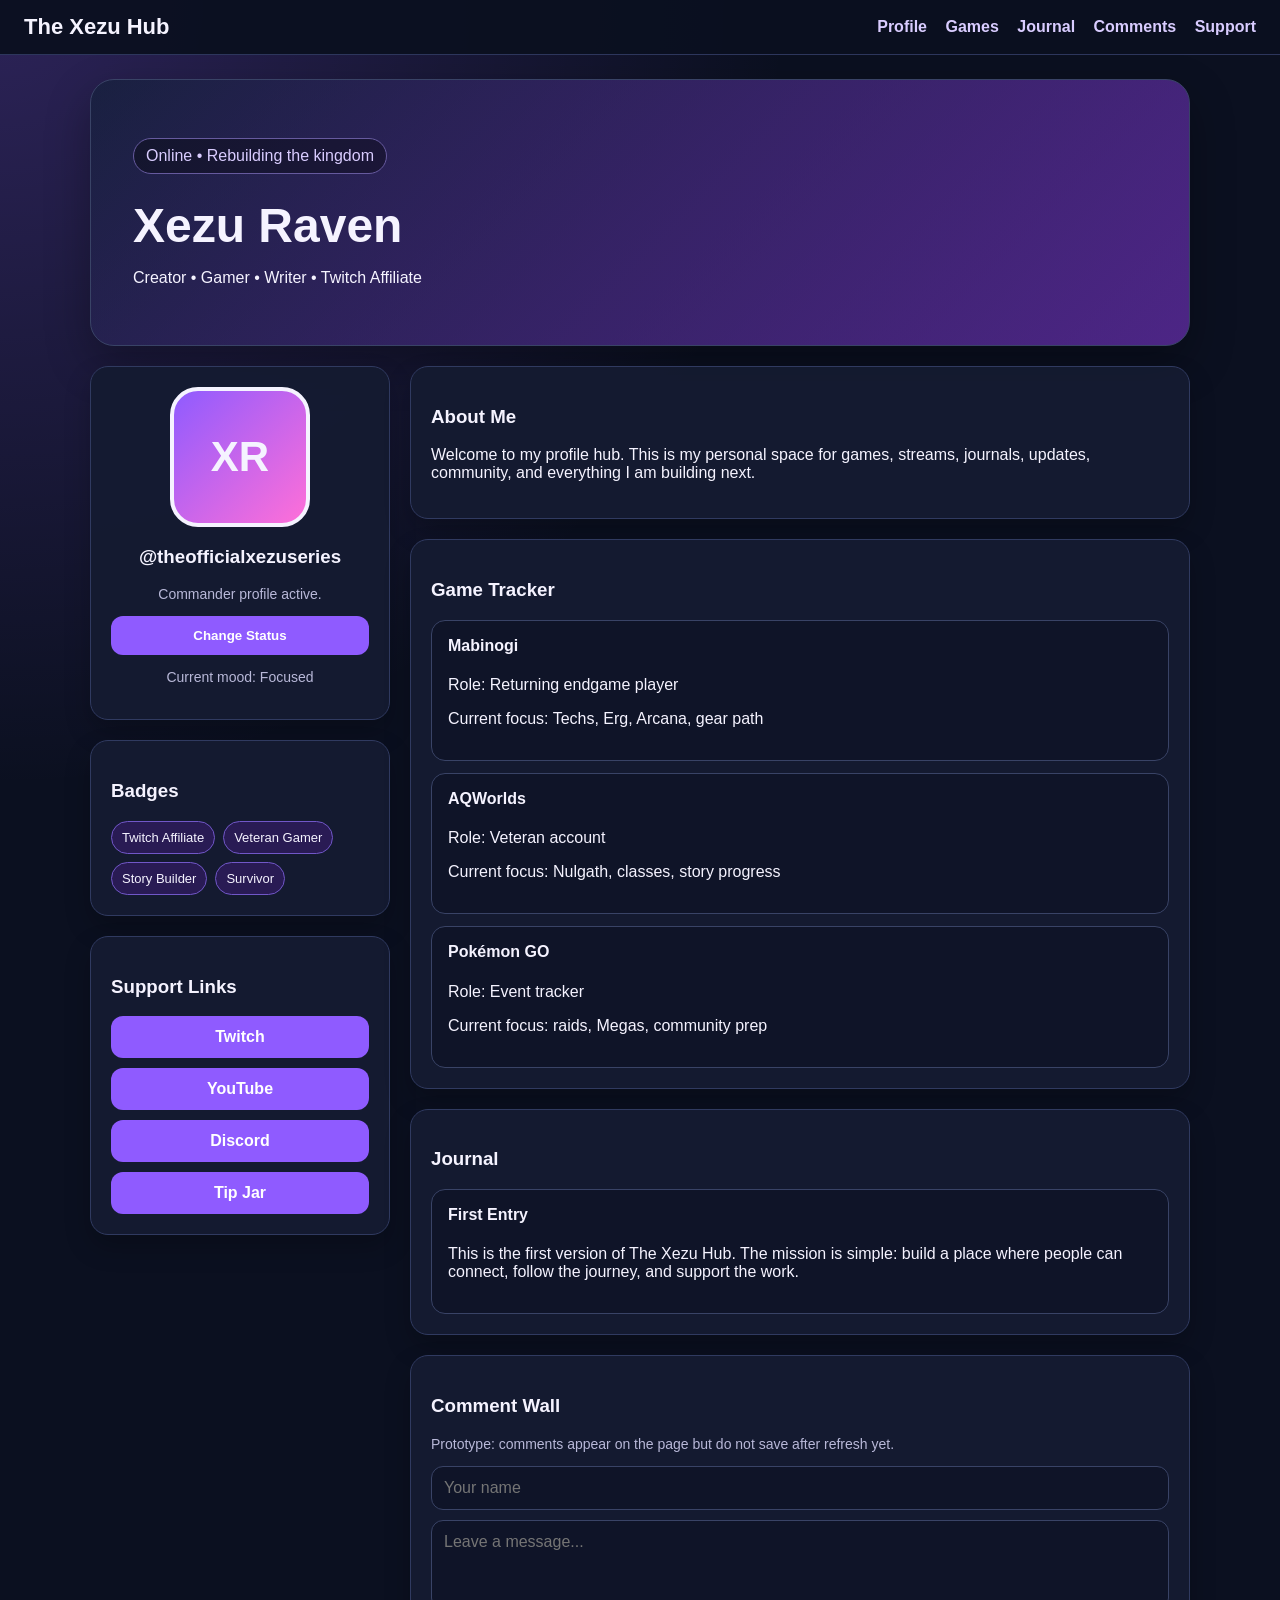
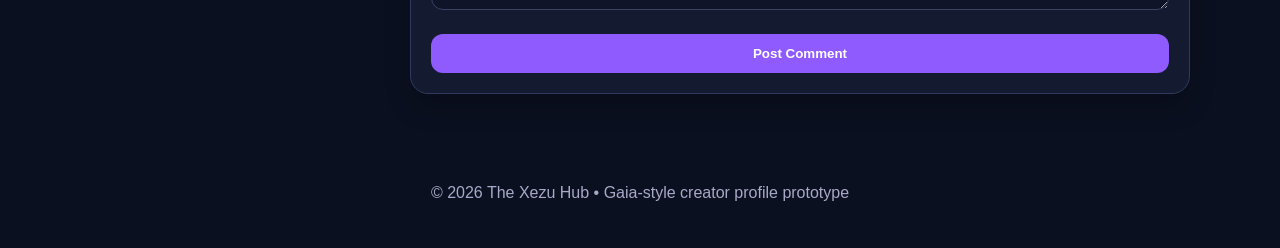
==== index.html @ 770f5af3 "Add files via upload" ====
<!DOCTYPE html>
<html lang="en">
<head>
  <meta charset="UTF-8" />
  <meta name="viewport" content="width=device-width, initial-scale=1.0" />
  <title>The Xezu Hub</title>
  <link rel="stylesheet" href="style.css" />
</head>
<body>
  <header class="topbar">
    <h1>The Xezu Hub</h1>
    <nav>
      <a href="#profile">Profile</a>
      <a href="#games">Games</a>
      <a href="#journal">Journal</a>
      <a href="#comments">Comments</a>
      <a href="#support">Support</a>
    </nav>
  </header>

  <main class="page-shell">
    <section class="profile-banner" id="profile">
      <div class="banner-overlay">
        <p class="status">Online • Rebuilding the kingdom</p>
        <h2>Xezu Raven</h2>
        <p>Creator • Gamer • Writer • Twitch Affiliate</p>
      </div>
    </section>

    <section class="layout">
      <aside class="sidebar">
        <div class="panel avatar-panel">
          <div class="avatar">XR</div>
          <h3>@theofficialxezuseries</h3>
          <p class="small">Commander profile active.</p>
          <button onclick="changeStatus()">Change Status</button>
          <p id="statusText" class="small">Current mood: Focused</p>
        </div>

        <div class="panel">
          <h3>Badges</h3>
          <div class="badges">
            <span>Twitch Affiliate</span>
            <span>Veteran Gamer</span>
            <span>Story Builder</span>
            <span>Survivor</span>
          </div>
        </div>

        <div class="panel" id="support">
          <h3>Support Links</h3>
          <a class="link-button" href="#">Twitch</a>
          <a class="link-button" href="#">YouTube</a>
          <a class="link-button" href="#">Discord</a>
          <a class="link-button" href="#">Tip Jar</a>
        </div>
      </aside>

      <section class="main-feed">
        <div class="panel">
          <h3>About Me</h3>
          <p>
            Welcome to my profile hub. This is my personal space for games, streams,
            journals, updates, community, and everything I am building next.
          </p>
        </div>

        <div class="panel" id="games">
          <h3>Game Tracker</h3>
          <div class="game-card">
            <h4>Mabinogi</h4>
            <p>Role: Returning endgame player</p>
            <p>Current focus: Techs, Erg, Arcana, gear path</p>
          </div>
          <div class="game-card">
            <h4>AQWorlds</h4>
            <p>Role: Veteran account</p>
            <p>Current focus: Nulgath, classes, story progress</p>
          </div>
          <div class="game-card">
            <h4>Pokémon GO</h4>
            <p>Role: Event tracker</p>
            <p>Current focus: raids, Megas, community prep</p>
          </div>
        </div>

        <div class="panel" id="journal">
          <h3>Journal</h3>
          <article class="post">
            <h4>First Entry</h4>
            <p>
              This is the first version of The Xezu Hub. The mission is simple:
              build a place where people can connect, follow the journey, and support the work.
            </p>
          </article>
        </div>

        <div class="panel" id="comments">
          <h3>Comment Wall</h3>
          <p class="small">Prototype: comments appear on the page but do not save after refresh yet.</p>
          <input id="nameInput" placeholder="Your name" />
          <textarea id="commentInput" placeholder="Leave a message..."></textarea>
          <button onclick="addComment()">Post Comment</button>
          <div id="commentWall"></div>
        </div>
      </section>
    </section>
  </main>

  <footer>
    <p>© 2026 The Xezu Hub • Gaia-style creator profile prototype</p>
  </footer>

  <script src="script.js"></script>
</body>
</html>
---- style.css ----
* {
  box-sizing: border-box;
}

body {
  margin: 0;
  font-family: Arial, sans-serif;
  background:
    radial-gradient(circle at top left, rgba(143, 91, 255, 0.25), transparent 35%),
    #0b1020;
  color: #f5f3ff;
}

a {
  color: inherit;
}

.topbar {
  position: sticky;
  top: 0;
  z-index: 10;
  background: rgba(11, 16, 32, 0.95);
  border-bottom: 1px solid #2d365c;
  padding: 14px 24px;
  display: flex;
  justify-content: space-between;
  gap: 12px;
  align-items: center;
  flex-wrap: wrap;
}

.topbar h1 {
  margin: 0;
  font-size: 22px;
}

nav a {
  margin-left: 14px;
  text-decoration: none;
  color: #d9ccff;
  font-weight: bold;
}

.page-shell {
  width: min(1100px, 94%);
  margin: 24px auto;
}

.profile-banner {
  min-height: 260px;
  border-radius: 24px;
  overflow: hidden;
  background:
    linear-gradient(135deg, rgba(20, 25, 50, 0.35), rgba(85, 41, 150, 0.6)),
    linear-gradient(135deg, #1c2448, #40206d);
  border: 1px solid #394366;
  box-shadow: 0 18px 45px rgba(0,0,0,0.3);
}

.banner-overlay {
  padding: 42px;
}

.banner-overlay h2 {
  font-size: 48px;
  margin: 8px 0;
}

.status {
  display: inline-block;
  background: rgba(0,0,0,0.35);
  border: 1px solid #665a9e;
  padding: 8px 12px;
  border-radius: 999px;
  color: #d9ccff;
}

.layout {
  display: grid;
  grid-template-columns: 300px 1fr;
  gap: 20px;
  margin-top: 20px;
}

.panel {
  background: rgba(21, 27, 49, 0.95);
  border: 1px solid #303a60;
  border-radius: 18px;
  padding: 20px;
  margin-bottom: 20px;
  box-shadow: 0 12px 26px rgba(0,0,0,0.22);
}

.avatar-panel {
  text-align: center;
}

.avatar {
  width: 140px;
  height: 140px;
  border-radius: 28px;
  margin: 0 auto 16px;
  background: linear-gradient(135deg, #8f5bff, #ff6fd8);
  display: grid;
  place-items: center;
  font-size: 42px;
  font-weight: bold;
  border: 4px solid #f5f3ff;
}

.small {
  color: #b8b8d8;
  font-size: 14px;
}

.badges {
  display: flex;
  gap: 8px;
  flex-wrap: wrap;
}

.badges span {
  background: #291b54;
  border: 1px solid #7157c8;
  padding: 8px 10px;
  border-radius: 999px;
  font-size: 13px;
}

.link-button,
button {
  display: block;
  width: 100%;
  text-align: center;
  background: #8f5bff;
  color: white;
  border: none;
  padding: 12px 14px;
  border-radius: 12px;
  margin-top: 10px;
  text-decoration: none;
  font-weight: bold;
  cursor: pointer;
}

.game-card,
.post,
.comment {
  background: #0f1428;
  border: 1px solid #394366;
  border-radius: 14px;
  padding: 16px;
  margin-top: 12px;
}

.game-card h4,
.post h4 {
  margin-top: 0;
}

input,
textarea {
  width: 100%;
  padding: 12px;
  border-radius: 12px;
  border: 1px solid #394366;
  background: #0f1428;
  color: white;
  margin-bottom: 10px;
  font: inherit;
}

textarea {
  min-height: 90px;
  resize: vertical;
}

footer {
  text-align: center;
  color: #aaa8c8;
  padding: 30px;
}

@media (max-width: 800px) {
  .layout {
    grid-template-columns: 1fr;
  }

  .banner-overlay h2 {
    font-size: 36px;
  }

  nav a {
    display: inline-block;
    margin: 6px 8px 0 0;
  }
}
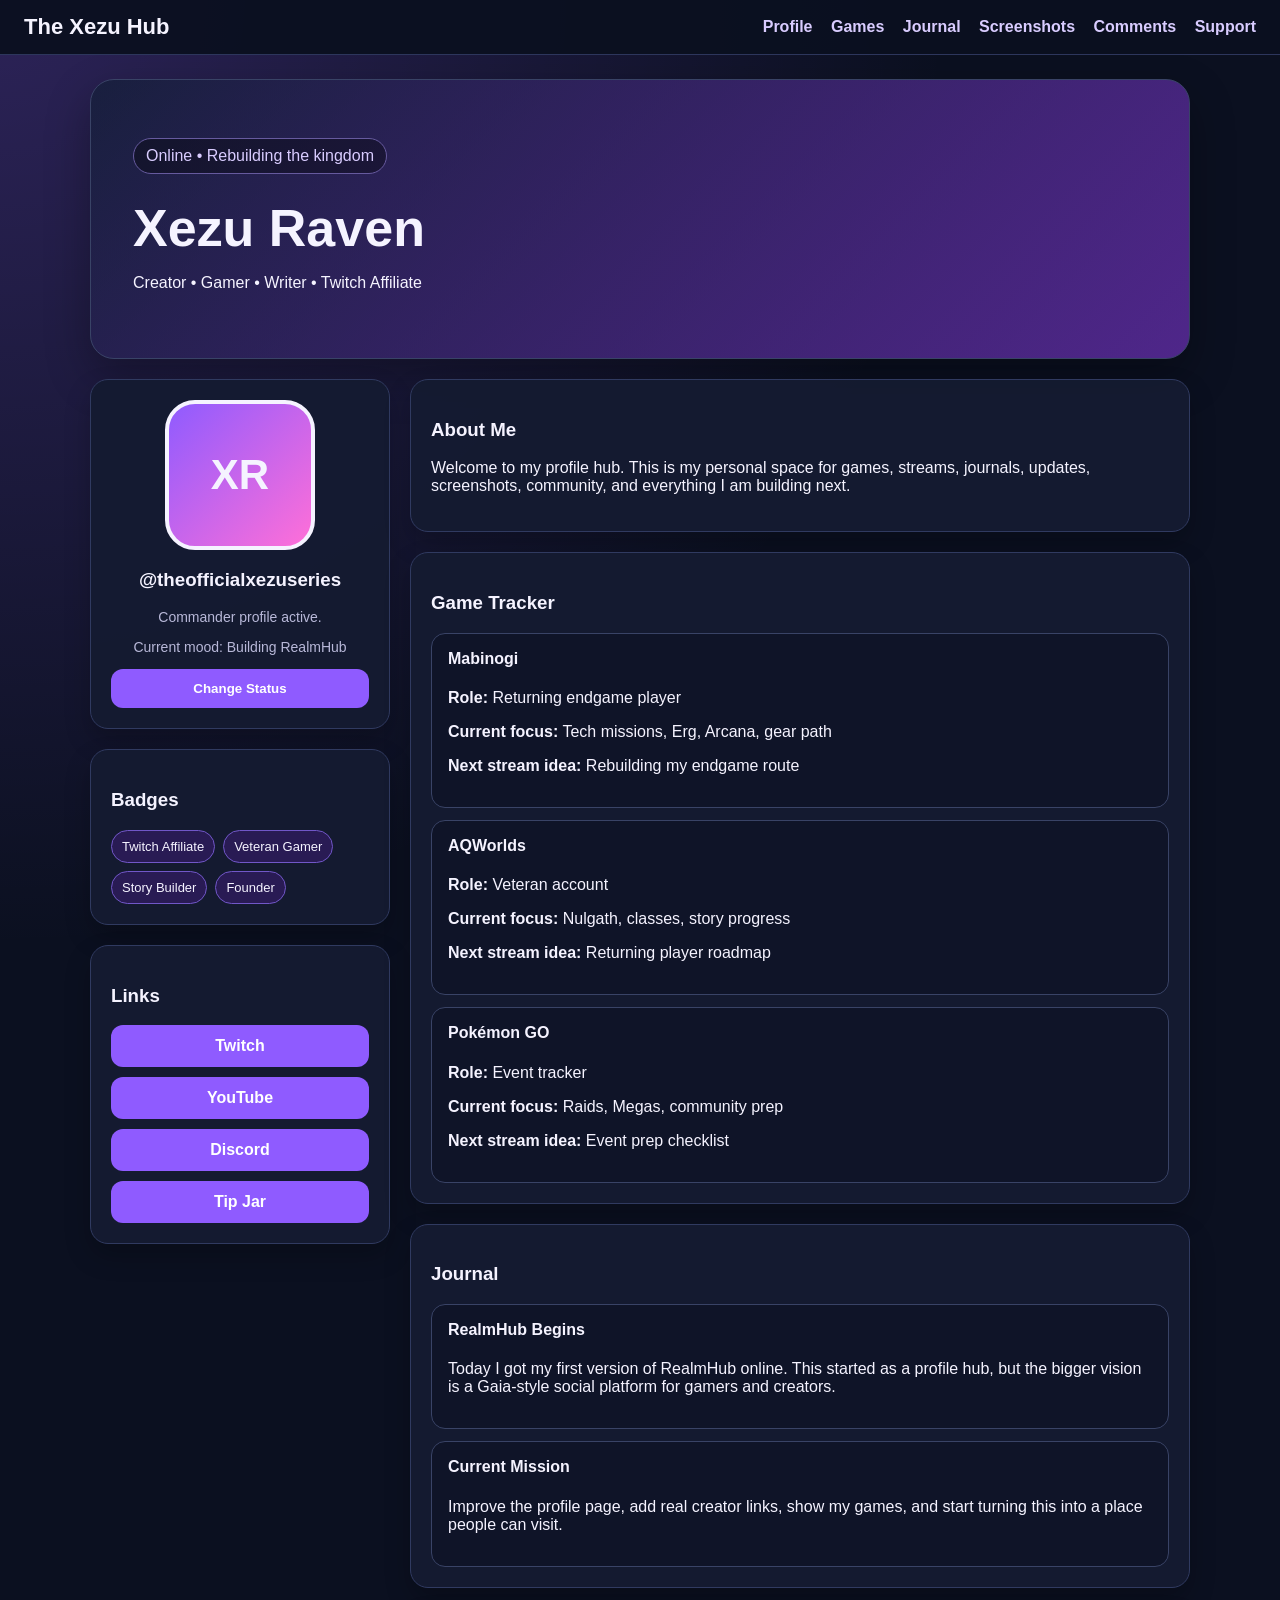
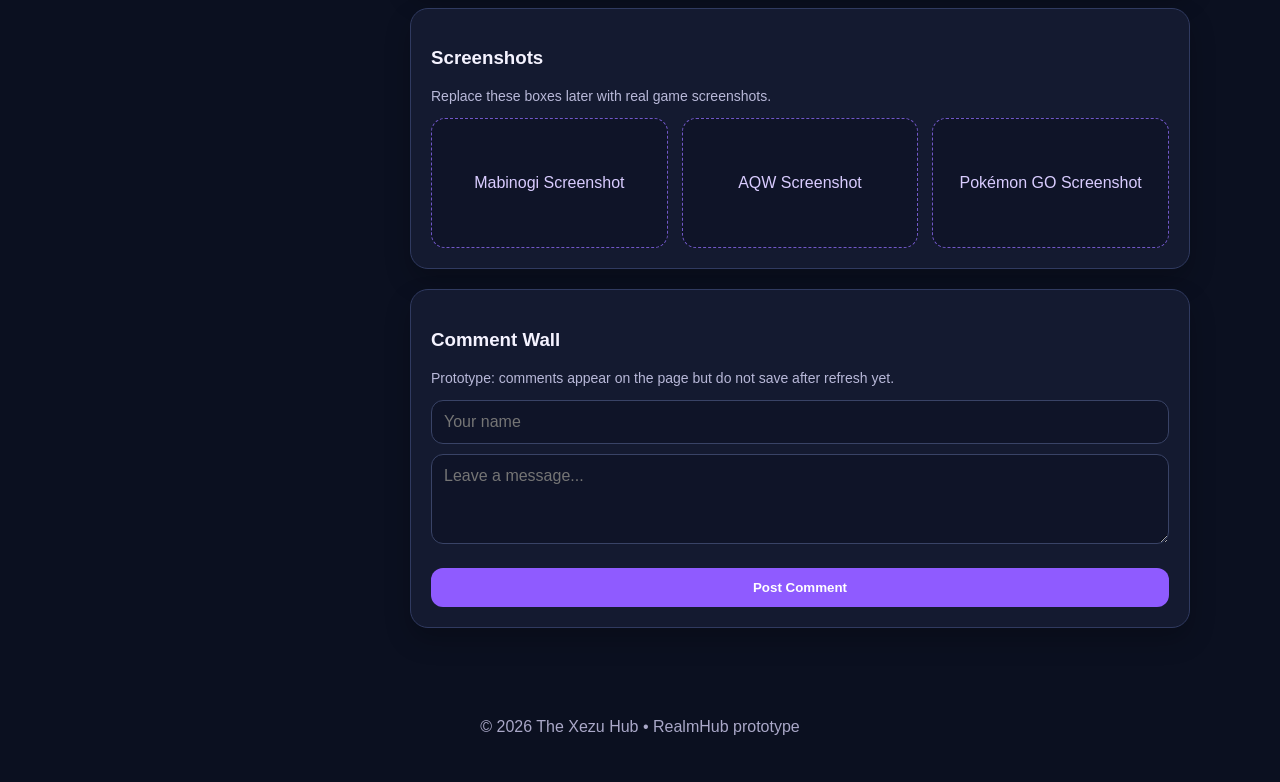
==== commit 8923555c: "Add files via upload" ====
--- a/index.html
+++ b/index.html
@@ -13,6 +13,7 @@
       <a href="#profile">Profile</a>
       <a href="#games">Games</a>
       <a href="#journal">Journal</a>
+      <a href="#gallery">Screenshots</a>
       <a href="#comments">Comments</a>
       <a href="#support">Support</a>
     </nav>
@@ -30,11 +31,13 @@
     <section class="layout">
       <aside class="sidebar">
         <div class="panel avatar-panel">
-          <div class="avatar">XR</div>
+          <div class="avatar">
+            <img src="images/avatar.png" alt="Xezu Avatar" onerror="this.style.display='none'; this.parentElement.textContent='XR';" />
+          </div>
           <h3>@theofficialxezuseries</h3>
           <p class="small">Commander profile active.</p>
+          <p id="statusText" class="small">Current mood: Building RealmHub</p>
           <button onclick="changeStatus()">Change Status</button>
-          <p id="statusText" class="small">Current mood: Focused</p>
         </div>
 
         <div class="panel">
@@ -43,56 +46,46 @@
             <span>Twitch Affiliate</span>
             <span>Veteran Gamer</span>
             <span>Story Builder</span>
-            <span>Survivor</span>
+            <span>Founder</span>
           </div>
         </div>
 
         <div class="panel" id="support">
-          <h3>Support Links</h3>
-          <a class="link-button" href="#">Twitch</a>
-          <a class="link-button" href="#">YouTube</a>
-          <a class="link-button" href="#">Discord</a>
-          <a class="link-button" href="#">Tip Jar</a>
+          <h3>Links</h3>
+          <a class="link-button" href="https://www.twitch.tv/" target="_blank">Twitch</a>
+          <a class="link-button" href="https://www.youtube.com/" target="_blank">YouTube</a>
+          <a class="link-button" href="https://discord.com/" target="_blank">Discord</a>
+          <a class="link-button" href="#" target="_blank">Tip Jar</a>
         </div>
       </aside>
 
       <section class="main-feed">
         <div class="panel">
           <h3>About Me</h3>
-          <p>
-            Welcome to my profile hub. This is my personal space for games, streams,
-            journals, updates, community, and everything I am building next.
-          </p>
+          <p>Welcome to my profile hub. This is my personal space for games, streams, journals, updates, screenshots, community, and everything I am building next.</p>
         </div>
 
         <div class="panel" id="games">
           <h3>Game Tracker</h3>
-          <div class="game-card">
-            <h4>Mabinogi</h4>
-            <p>Role: Returning endgame player</p>
-            <p>Current focus: Techs, Erg, Arcana, gear path</p>
-          </div>
-          <div class="game-card">
-            <h4>AQWorlds</h4>
-            <p>Role: Veteran account</p>
-            <p>Current focus: Nulgath, classes, story progress</p>
-          </div>
-          <div class="game-card">
-            <h4>Pokémon GO</h4>
-            <p>Role: Event tracker</p>
-            <p>Current focus: raids, Megas, community prep</p>
-          </div>
+          <div class="game-card"><h4>Mabinogi</h4><p><strong>Role:</strong> Returning endgame player</p><p><strong>Current focus:</strong> Tech missions, Erg, Arcana, gear path</p><p><strong>Next stream idea:</strong> Rebuilding my endgame route</p></div>
+          <div class="game-card"><h4>AQWorlds</h4><p><strong>Role:</strong> Veteran account</p><p><strong>Current focus:</strong> Nulgath, classes, story progress</p><p><strong>Next stream idea:</strong> Returning player roadmap</p></div>
+          <div class="game-card"><h4>Pokémon GO</h4><p><strong>Role:</strong> Event tracker</p><p><strong>Current focus:</strong> Raids, Megas, community prep</p><p><strong>Next stream idea:</strong> Event prep checklist</p></div>
         </div>
 
         <div class="panel" id="journal">
           <h3>Journal</h3>
-          <article class="post">
-            <h4>First Entry</h4>
-            <p>
-              This is the first version of The Xezu Hub. The mission is simple:
-              build a place where people can connect, follow the journey, and support the work.
-            </p>
-          </article>
+          <article class="post"><h4>RealmHub Begins</h4><p>Today I got my first version of RealmHub online. This started as a profile hub, but the bigger vision is a Gaia-style social platform for gamers and creators.</p></article>
+          <article class="post"><h4>Current Mission</h4><p>Improve the profile page, add real creator links, show my games, and start turning this into a place people can visit.</p></article>
+        </div>
+
+        <div class="panel" id="gallery">
+          <h3>Screenshots</h3>
+          <p class="small">Replace these boxes later with real game screenshots.</p>
+          <div class="gallery">
+            <div class="screenshot">Mabinogi Screenshot</div>
+            <div class="screenshot">AQW Screenshot</div>
+            <div class="screenshot">Pokémon GO Screenshot</div>
+          </div>
         </div>
 
         <div class="panel" id="comments">
@@ -107,10 +100,7 @@
     </section>
   </main>
 
-  <footer>
-    <p>© 2026 The Xezu Hub • Gaia-style creator profile prototype</p>
-  </footer>
-
+  <footer><p>© 2026 The Xezu Hub • RealmHub prototype</p></footer>
   <script src="script.js"></script>
 </body>
 </html>
--- a/style.css
+++ b/style.css
@@ -1,197 +1 @@
-* {
-  box-sizing: border-box;
-}
-
-body {
-  margin: 0;
-  font-family: Arial, sans-serif;
-  background:
-    radial-gradient(circle at top left, rgba(143, 91, 255, 0.25), transparent 35%),
-    #0b1020;
-  color: #f5f3ff;
-}
-
-a {
-  color: inherit;
-}
-
-.topbar {
-  position: sticky;
-  top: 0;
-  z-index: 10;
-  background: rgba(11, 16, 32, 0.95);
-  border-bottom: 1px solid #2d365c;
-  padding: 14px 24px;
-  display: flex;
-  justify-content: space-between;
-  gap: 12px;
-  align-items: center;
-  flex-wrap: wrap;
-}
-
-.topbar h1 {
-  margin: 0;
-  font-size: 22px;
-}
-
-nav a {
-  margin-left: 14px;
-  text-decoration: none;
-  color: #d9ccff;
-  font-weight: bold;
-}
-
-.page-shell {
-  width: min(1100px, 94%);
-  margin: 24px auto;
-}
-
-.profile-banner {
-  min-height: 260px;
-  border-radius: 24px;
-  overflow: hidden;
-  background:
-    linear-gradient(135deg, rgba(20, 25, 50, 0.35), rgba(85, 41, 150, 0.6)),
-    linear-gradient(135deg, #1c2448, #40206d);
-  border: 1px solid #394366;
-  box-shadow: 0 18px 45px rgba(0,0,0,0.3);
-}
-
-.banner-overlay {
-  padding: 42px;
-}
-
-.banner-overlay h2 {
-  font-size: 48px;
-  margin: 8px 0;
-}
-
-.status {
-  display: inline-block;
-  background: rgba(0,0,0,0.35);
-  border: 1px solid #665a9e;
-  padding: 8px 12px;
-  border-radius: 999px;
-  color: #d9ccff;
-}
-
-.layout {
-  display: grid;
-  grid-template-columns: 300px 1fr;
-  gap: 20px;
-  margin-top: 20px;
-}
-
-.panel {
-  background: rgba(21, 27, 49, 0.95);
-  border: 1px solid #303a60;
-  border-radius: 18px;
-  padding: 20px;
-  margin-bottom: 20px;
-  box-shadow: 0 12px 26px rgba(0,0,0,0.22);
-}
-
-.avatar-panel {
-  text-align: center;
-}
-
-.avatar {
-  width: 140px;
-  height: 140px;
-  border-radius: 28px;
-  margin: 0 auto 16px;
-  background: linear-gradient(135deg, #8f5bff, #ff6fd8);
-  display: grid;
-  place-items: center;
-  font-size: 42px;
-  font-weight: bold;
-  border: 4px solid #f5f3ff;
-}
-
-.small {
-  color: #b8b8d8;
-  font-size: 14px;
-}
-
-.badges {
-  display: flex;
-  gap: 8px;
-  flex-wrap: wrap;
-}
-
-.badges span {
-  background: #291b54;
-  border: 1px solid #7157c8;
-  padding: 8px 10px;
-  border-radius: 999px;
-  font-size: 13px;
-}
-
-.link-button,
-button {
-  display: block;
-  width: 100%;
-  text-align: center;
-  background: #8f5bff;
-  color: white;
-  border: none;
-  padding: 12px 14px;
-  border-radius: 12px;
-  margin-top: 10px;
-  text-decoration: none;
-  font-weight: bold;
-  cursor: pointer;
-}
-
-.game-card,
-.post,
-.comment {
-  background: #0f1428;
-  border: 1px solid #394366;
-  border-radius: 14px;
-  padding: 16px;
-  margin-top: 12px;
-}
-
-.game-card h4,
-.post h4 {
-  margin-top: 0;
-}
-
-input,
-textarea {
-  width: 100%;
-  padding: 12px;
-  border-radius: 12px;
-  border: 1px solid #394366;
-  background: #0f1428;
-  color: white;
-  margin-bottom: 10px;
-  font: inherit;
-}
-
-textarea {
-  min-height: 90px;
-  resize: vertical;
-}
-
-footer {
-  text-align: center;
-  color: #aaa8c8;
-  padding: 30px;
-}
-
-@media (max-width: 800px) {
-  .layout {
-    grid-template-columns: 1fr;
-  }
-
-  .banner-overlay h2 {
-    font-size: 36px;
-  }
-
-  nav a {
-    display: inline-block;
-    margin: 6px 8px 0 0;
-  }
-}
+*{box-sizing:border-box}body{margin:0;font-family:Arial,sans-serif;background:radial-gradient(circle at top left,rgba(143,91,255,.25),transparent 35%),#0b1020;color:#f5f3ff}a{color:inherit}.topbar{position:sticky;top:0;z-index:10;background:rgba(11,16,32,.95);border-bottom:1px solid #2d365c;padding:14px 24px;display:flex;justify-content:space-between;gap:12px;align-items:center;flex-wrap:wrap}.topbar h1{margin:0;font-size:22px}nav a{margin-left:14px;text-decoration:none;color:#d9ccff;font-weight:bold}.page-shell{width:min(1100px,94%);margin:24px auto}.profile-banner{min-height:280px;border-radius:24px;overflow:hidden;background:linear-gradient(135deg,rgba(20,25,50,.45),rgba(85,41,150,.7)),linear-gradient(135deg,#1c2448,#40206d);border:1px solid #394366;box-shadow:0 18px 45px rgba(0,0,0,.3)}.banner-overlay{padding:42px}.banner-overlay h2{font-size:52px;margin:8px 0}.status{display:inline-block;background:rgba(0,0,0,.35);border:1px solid #665a9e;padding:8px 12px;border-radius:999px;color:#d9ccff}.layout{display:grid;grid-template-columns:300px 1fr;gap:20px;margin-top:20px}.panel{background:rgba(21,27,49,.95);border:1px solid #303a60;border-radius:18px;padding:20px;margin-bottom:20px;box-shadow:0 12px 26px rgba(0,0,0,.22)}.avatar-panel{text-align:center}.avatar{width:150px;height:150px;border-radius:30px;margin:0 auto 16px;background:linear-gradient(135deg,#8f5bff,#ff6fd8);display:grid;place-items:center;font-size:42px;font-weight:bold;border:4px solid #f5f3ff;overflow:hidden}.avatar img{width:100%;height:100%;object-fit:cover}.small{color:#b8b8d8;font-size:14px}.badges{display:flex;gap:8px;flex-wrap:wrap}.badges span{background:#291b54;border:1px solid #7157c8;padding:8px 10px;border-radius:999px;font-size:13px}.link-button,button{display:block;width:100%;text-align:center;background:#8f5bff;color:white;border:none;padding:12px 14px;border-radius:12px;margin-top:10px;text-decoration:none;font-weight:bold;cursor:pointer}.game-card,.post,.comment{background:#0f1428;border:1px solid #394366;border-radius:14px;padding:16px;margin-top:12px}.game-card h4,.post h4{margin-top:0}.gallery{display:grid;grid-template-columns:repeat(auto-fit,minmax(180px,1fr));gap:14px}.screenshot{min-height:130px;border-radius:14px;border:1px dashed #7157c8;background:#0f1428;display:grid;place-items:center;text-align:center;color:#d9ccff;padding:12px}input,textarea{width:100%;padding:12px;border-radius:12px;border:1px solid #394366;background:#0f1428;color:white;margin-bottom:10px;font:inherit}textarea{min-height:90px;resize:vertical}footer{text-align:center;color:#aaa8c8;padding:30px}@media(max-width:800px){.layout{grid-template-columns:1fr}.banner-overlay h2{font-size:36px}nav a{display:inline-block;margin:6px 8px 0 0}}
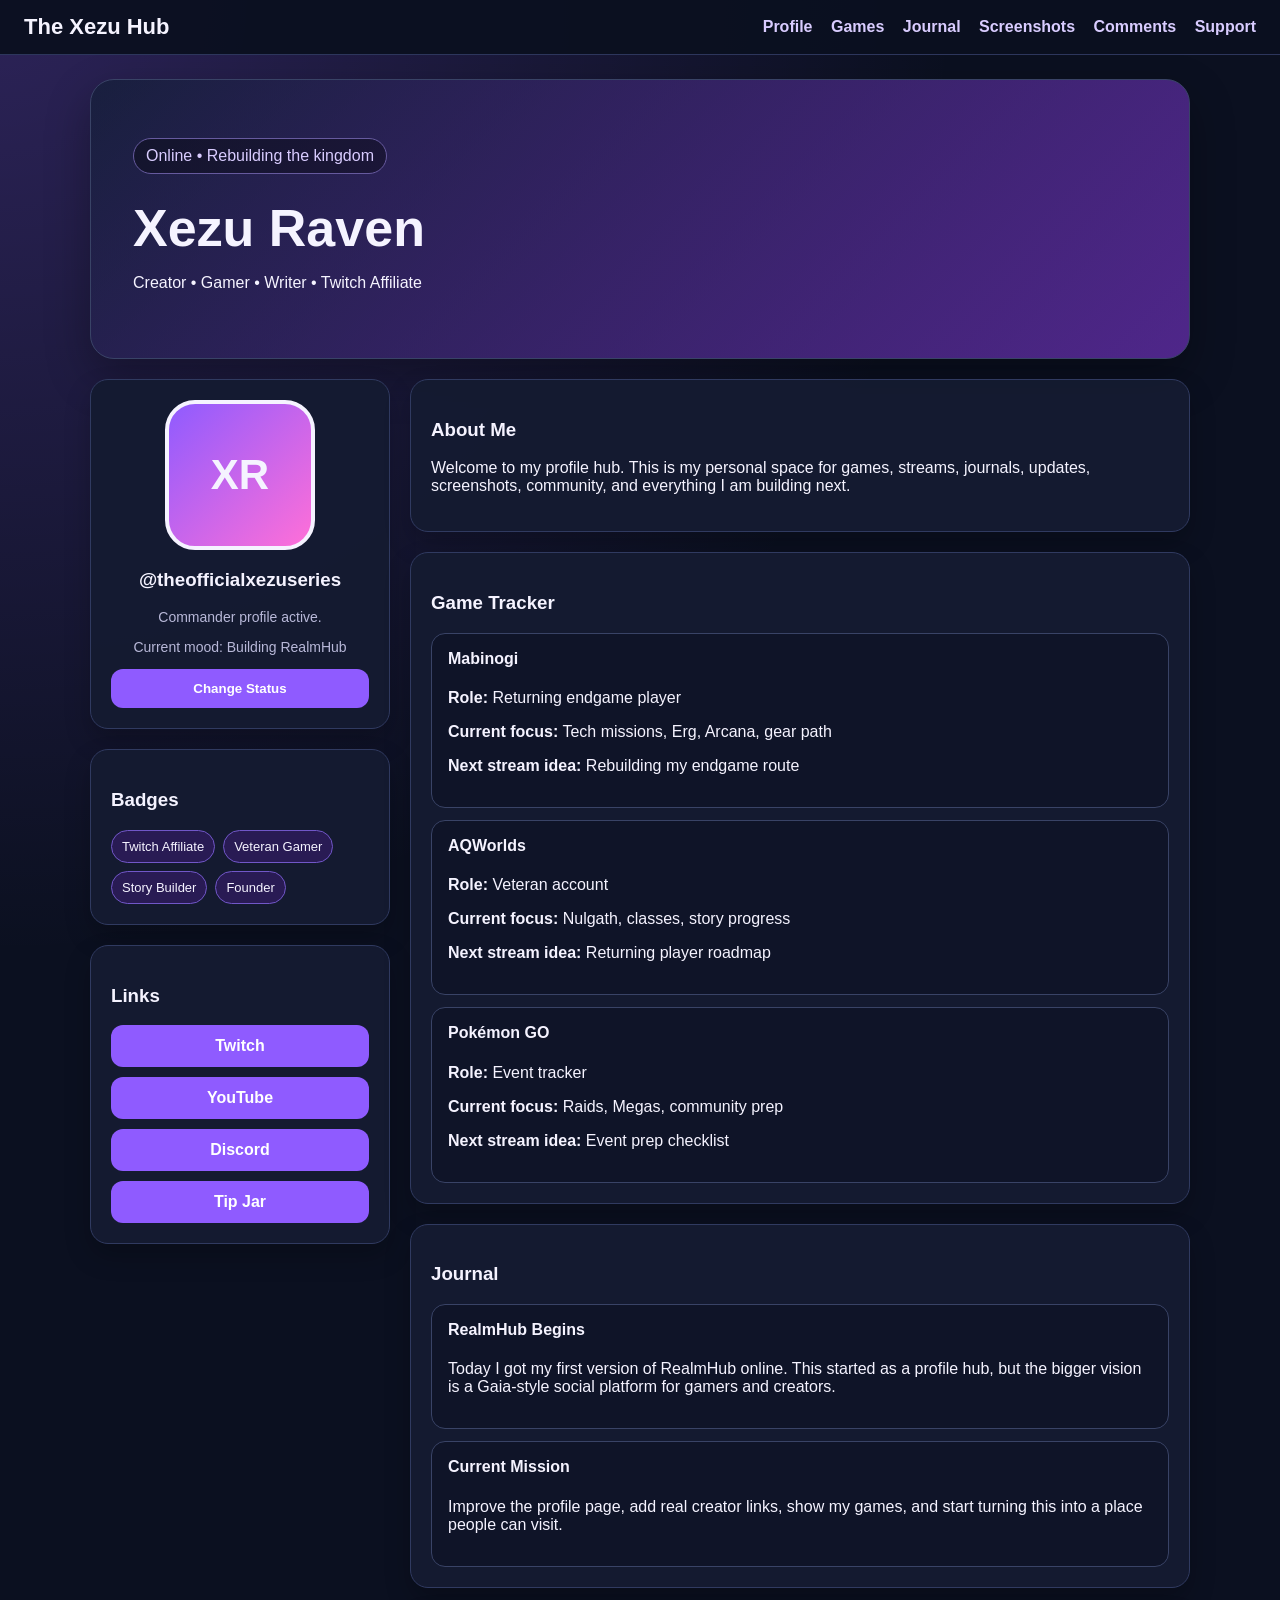
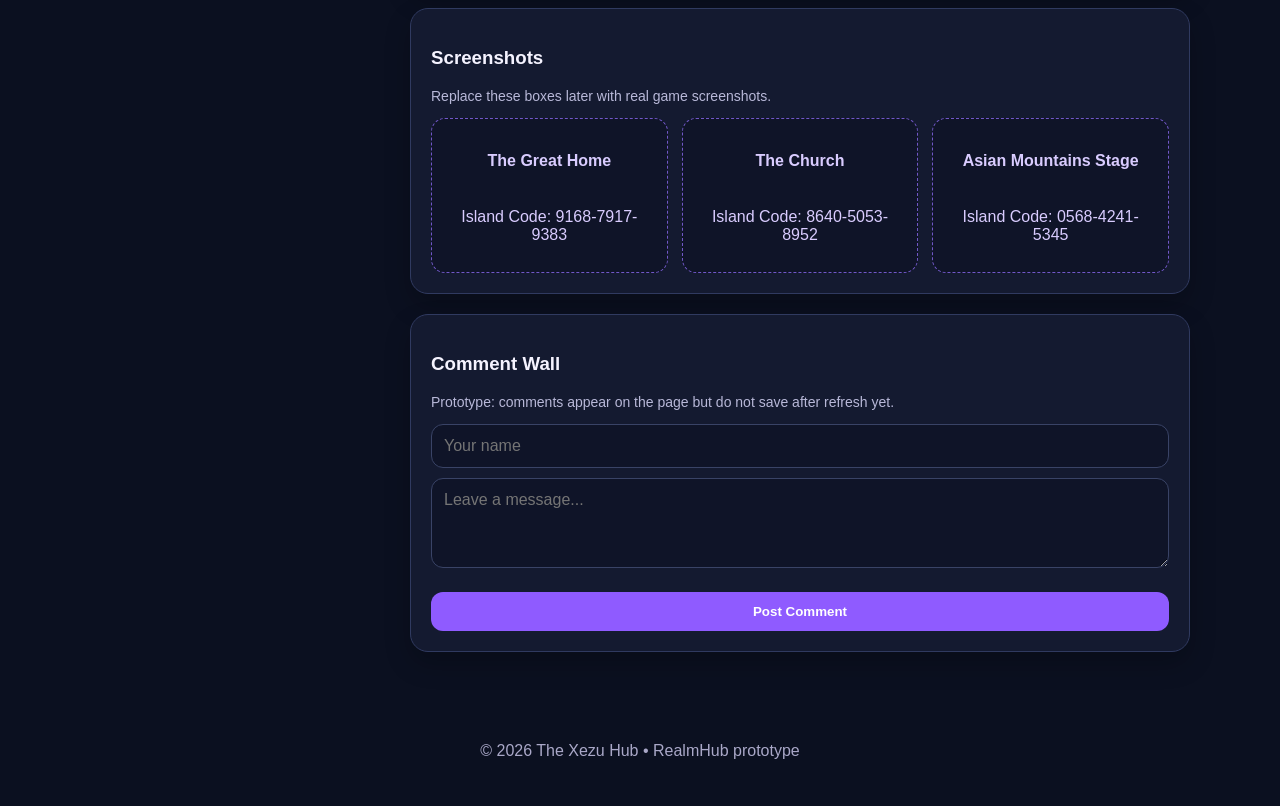
==== commit f39ba72a: "Update index.html" ====
--- a/index.html
+++ b/index.html
@@ -52,8 +52,8 @@
 
         <div class="panel" id="support">
           <h3>Links</h3>
-          <a class="link-button" href="https://www.twitch.tv/" target="_blank">Twitch</a>
-          <a class="link-button" href="https://www.youtube.com/" target="_blank">YouTube</a>
+          <a class="link-button" href="https://www.twitch.tv/nimaikanj" target="_blank">Twitch</a>
+          <a class="link-button" href="https://www.youtube.com/@MabinogjRoyal2009" target="_blank">YouTube</a>
           <a class="link-button" href="https://discord.com/" target="_blank">Discord</a>
           <a class="link-button" href="#" target="_blank">Tip Jar</a>
         </div>
@@ -82,9 +82,20 @@
           <h3>Screenshots</h3>
           <p class="small">Replace these boxes later with real game screenshots.</p>
           <div class="gallery">
-            <div class="screenshot">Mabinogi Screenshot</div>
-            <div class="screenshot">AQW Screenshot</div>
-            <div class="screenshot">Pokémon GO Screenshot</div>
+            <div class="screenshot">
+<h4>The Great Home</h4>
+<p>Island Code: 9168-7917-9383</p>
+</div>
+
+<div class="screenshot">
+<h4>The Church</h4>
+<p>Island Code: 8640-5053-8952</p>
+</div>
+
+<div class="screenshot">
+<h4>Asian Mountains Stage</h4>
+<p>Island Code: 0568-4241-5345</p>
+</div>
           </div>
         </div>
 
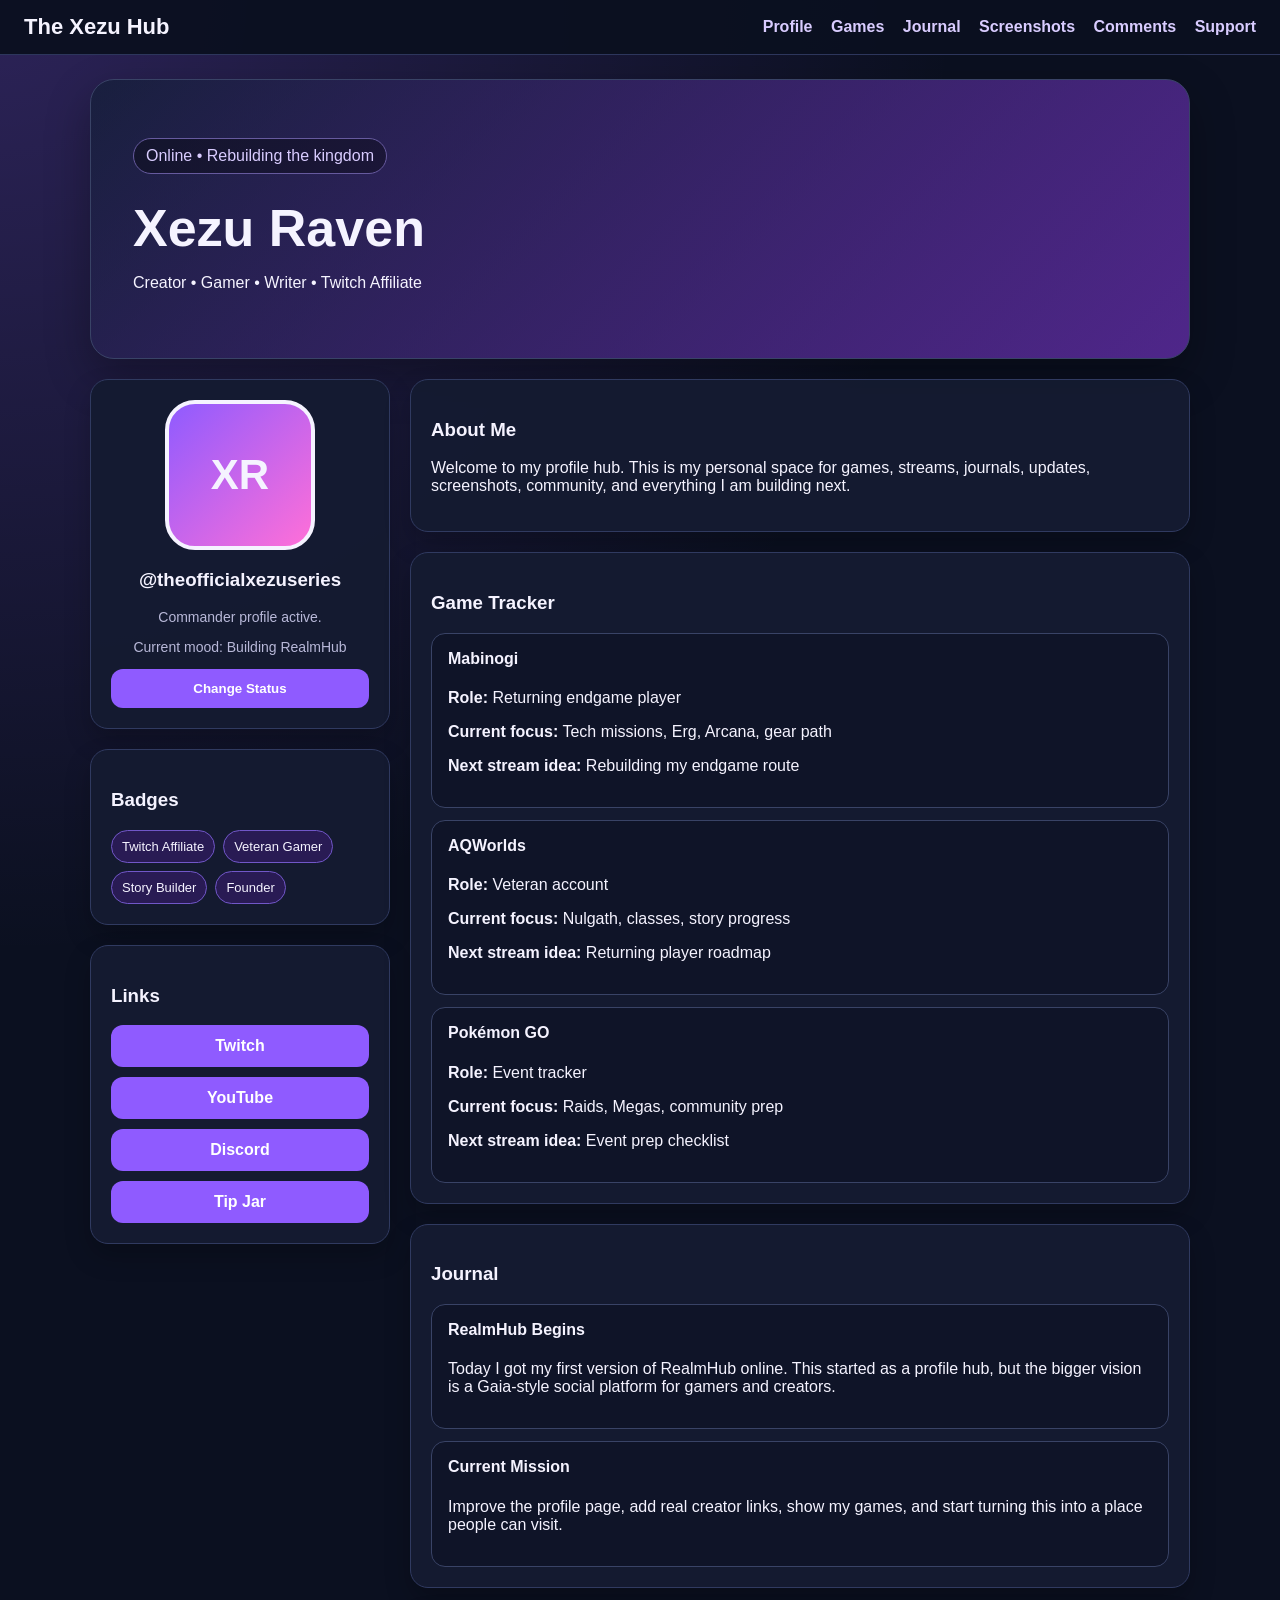
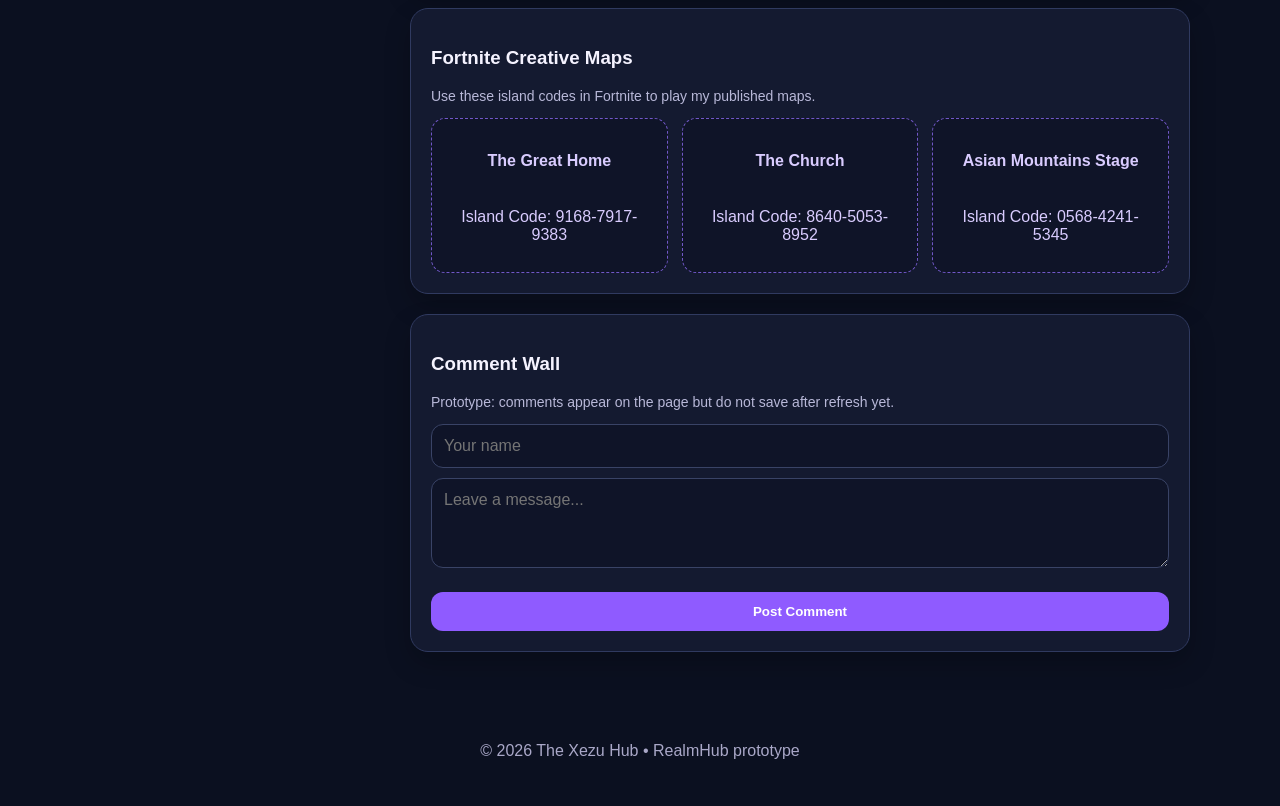
==== commit b2c5321d: "Update index.html" ====
--- a/index.html
+++ b/index.html
@@ -79,8 +79,8 @@
         </div>
 
         <div class="panel" id="gallery">
-          <h3>Screenshots</h3>
-          <p class="small">Replace these boxes later with real game screenshots.</p>
+          <h3>Fortnite Creative Maps</h3>
+          <p class="small">Use these island codes in Fortnite to play my published maps.</p>
           <div class="gallery">
             <div class="screenshot">
 <h4>The Great Home</h4>
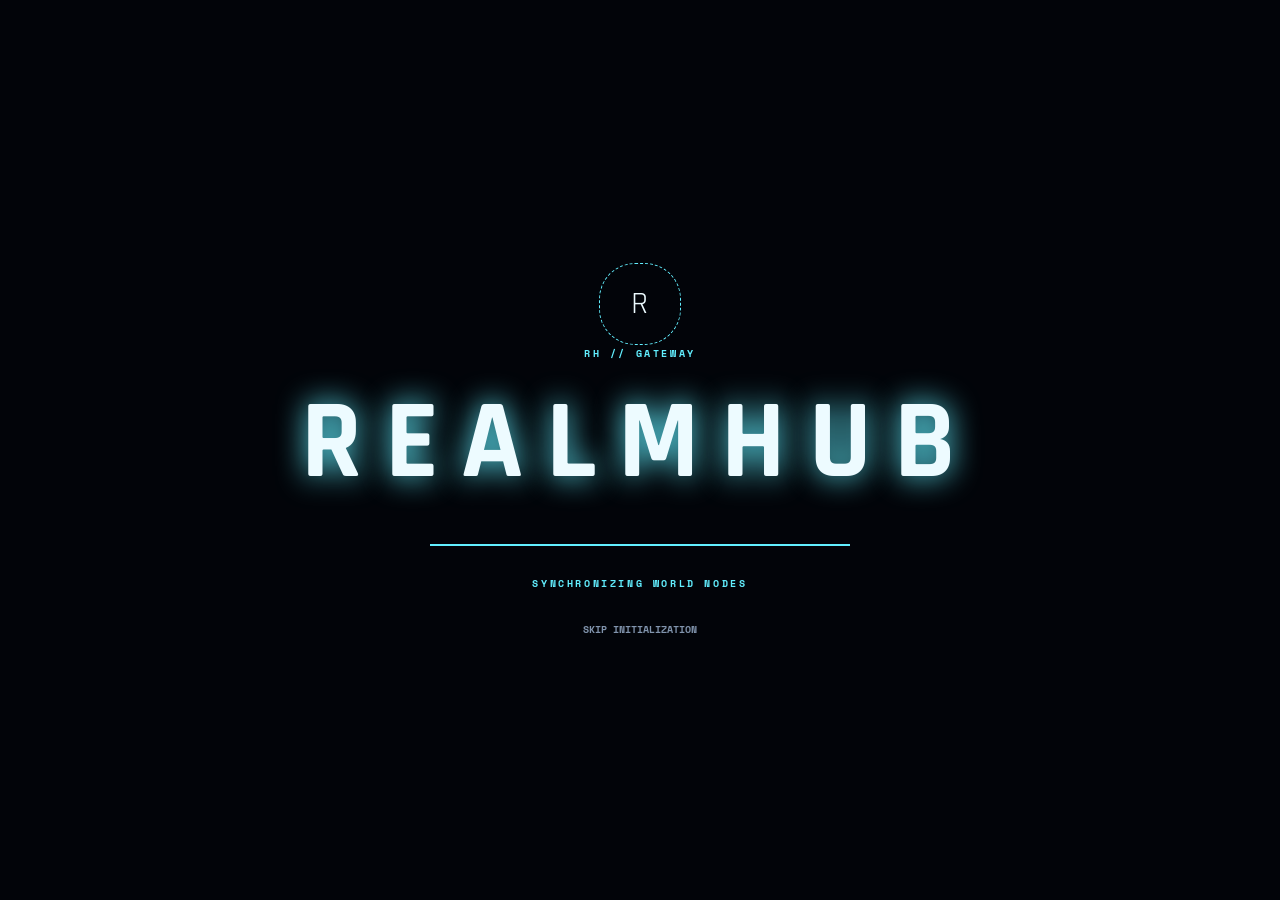
==== commit 4a366d94: "Deploy RealmHub redesign" ====
--- a/index.html
+++ b/index.html
@@ -1,117 +1,13 @@
-<!DOCTYPE html>
-<html lang="en">
-<head>
-  <meta charset="UTF-8" />
-  <meta name="viewport" content="width=device-width, initial-scale=1.0" />
-  <title>The Xezu Hub</title>
-  <link rel="stylesheet" href="style.css" />
-</head>
-<body>
-  <header class="topbar">
-    <h1>The Xezu Hub</h1>
-    <nav>
-      <a href="#profile">Profile</a>
-      <a href="#games">Games</a>
-      <a href="#journal">Journal</a>
-      <a href="#gallery">Screenshots</a>
-      <a href="#comments">Comments</a>
-      <a href="#support">Support</a>
-    </nav>
-  </header>
-
-  <main class="page-shell">
-    <section class="profile-banner" id="profile">
-      <div class="banner-overlay">
-        <p class="status">Online • Rebuilding the kingdom</p>
-        <h2>Xezu Raven</h2>
-        <p>Creator • Gamer • Writer • Twitch Affiliate</p>
-      </div>
-    </section>
-
-    <section class="layout">
-      <aside class="sidebar">
-        <div class="panel avatar-panel">
-          <div class="avatar">
-            <img src="images/avatar.png" alt="Xezu Avatar" onerror="this.style.display='none'; this.parentElement.textContent='XR';" />
-          </div>
-          <h3>@theofficialxezuseries</h3>
-          <p class="small">Commander profile active.</p>
-          <p id="statusText" class="small">Current mood: Building RealmHub</p>
-          <button onclick="changeStatus()">Change Status</button>
-        </div>
-
-        <div class="panel">
-          <h3>Badges</h3>
-          <div class="badges">
-            <span>Twitch Affiliate</span>
-            <span>Veteran Gamer</span>
-            <span>Story Builder</span>
-            <span>Founder</span>
-          </div>
-        </div>
-
-        <div class="panel" id="support">
-          <h3>Links</h3>
-          <a class="link-button" href="https://www.twitch.tv/nimaikanj" target="_blank">Twitch</a>
-          <a class="link-button" href="https://www.youtube.com/@MabinogjRoyal2009" target="_blank">YouTube</a>
-          <a class="link-button" href="https://discord.com/" target="_blank">Discord</a>
-          <a class="link-button" href="#" target="_blank">Tip Jar</a>
-        </div>
-      </aside>
-
-      <section class="main-feed">
-        <div class="panel">
-          <h3>About Me</h3>
-          <p>Welcome to my profile hub. This is my personal space for games, streams, journals, updates, screenshots, community, and everything I am building next.</p>
-        </div>
-
-        <div class="panel" id="games">
-          <h3>Game Tracker</h3>
-          <div class="game-card"><h4>Mabinogi</h4><p><strong>Role:</strong> Returning endgame player</p><p><strong>Current focus:</strong> Tech missions, Erg, Arcana, gear path</p><p><strong>Next stream idea:</strong> Rebuilding my endgame route</p></div>
-          <div class="game-card"><h4>AQWorlds</h4><p><strong>Role:</strong> Veteran account</p><p><strong>Current focus:</strong> Nulgath, classes, story progress</p><p><strong>Next stream idea:</strong> Returning player roadmap</p></div>
-          <div class="game-card"><h4>Pokémon GO</h4><p><strong>Role:</strong> Event tracker</p><p><strong>Current focus:</strong> Raids, Megas, community prep</p><p><strong>Next stream idea:</strong> Event prep checklist</p></div>
-        </div>
-
-        <div class="panel" id="journal">
-          <h3>Journal</h3>
-          <article class="post"><h4>RealmHub Begins</h4><p>Today I got my first version of RealmHub online. This started as a profile hub, but the bigger vision is a Gaia-style social platform for gamers and creators.</p></article>
-          <article class="post"><h4>Current Mission</h4><p>Improve the profile page, add real creator links, show my games, and start turning this into a place people can visit.</p></article>
-        </div>
-
-        <div class="panel" id="gallery">
-          <h3>Fortnite Creative Maps</h3>
-          <p class="small">Use these island codes in Fortnite to play my published maps.</p>
-          <div class="gallery">
-            <div class="screenshot">
-<h4>The Great Home</h4>
-<p>Island Code: 9168-7917-9383</p>
-</div>
-
-<div class="screenshot">
-<h4>The Church</h4>
-<p>Island Code: 8640-5053-8952</p>
-</div>
-
-<div class="screenshot">
-<h4>Asian Mountains Stage</h4>
-<p>Island Code: 0568-4241-5345</p>
-</div>
-          </div>
-        </div>
-
-        <div class="panel" id="comments">
-          <h3>Comment Wall</h3>
-          <p class="small">Prototype: comments appear on the page but do not save after refresh yet.</p>
-          <input id="nameInput" placeholder="Your name" />
-          <textarea id="commentInput" placeholder="Leave a message..."></textarea>
-          <button onclick="addComment()">Post Comment</button>
-          <div id="commentWall"></div>
-        </div>
-      </section>
-    </section>
-  </main>
-
-  <footer><p>© 2026 The Xezu Hub • RealmHub prototype</p></footer>
-  <script src="script.js"></script>
-</body>
-</html>
+<!doctype html><html lang="en"><head><meta charset="utf-8"><meta name="viewport" content="width=device-width,initial-scale=1"><title>RealmHub // Network Interface</title><link rel="stylesheet" href="style.css"></head><body>
+<div id="boot"><div class="boot-glyph">R</div><small>RH // GATEWAY</small><h1>REALMHUB</h1><div class="loader"><i></i></div><p id="bootText">INITIALIZING REALM PROTOCOL</p><button id="skip">SKIP INITIALIZATION</button></div>
+<div id="world" aria-hidden="true"><canvas id="stars"></canvas><div class="scan"></div><header><a data-open="profile" href="#profile"><i>R</i> REALM<b>HUB</b></a><p><span></span> NETWORK STABLE <time>00:00:00</time></p><button id="motion">MOTION // ON</button></header>
+<main><section class="gateway"><small class="coord">R-07 / XEZU NETWORK / <b>ACCESS GRANTED</b></small><div class="orbital"><div class="ring r1"></div><div class="ring r2"></div><div class="ring r3"></div><svg viewBox="0 0 700 700"><circle cx="350" cy="350" r="270"/><circle cx="350" cy="350" r="175"/><path d="M350 80v95M613 290l-91 20M514 567l-61-78M186 567l61-78M87 290l91 20"/></svg><div id="nodes"></div><button class="core" data-open="profile"><small>◈ 01 // RH</small><strong>REALM<em>HUB</em></strong><span>ENTER THE NETWORK</span><i></i></button></div><div class="preview"><b id="num">01</b><div><small>SELECTED NODE</small><strong id="title">PROFILE</strong></div><p id="desc">Creator identity and live status.</p></div><small class="keys">ARROW KEYS TO EXPLORE • ENTER TO ACCESS</small></section>
+<section id="interface"><div class="shell"><div class="panel-head"><button id="back">← RETURN TO ORBIT</button><p><small id="code">NODE // 01</small><b id="panelTitle">PROFILE</b></p></div><div class="sweep"></div><div class="content">
+<article id="profile" class="active"><div class="hero"><div><small class="eyebrow">COMMANDER PROFILE // ONLINE</small><h2>Xezu <em>Raven</em></h2><p class="lead">Creator • Gamer • Writer • Twitch Affiliate</p><p>Welcome to my profile hub. This is my personal space for games, streams, journals, updates, screenshots, community, and everything I am building next.</p></div><div class="identity"><div class="avatar"><img src="images/avatar.png" alt="Xezu Raven"><b>XR</b></div><p>@theofficialxezuseries</p><small>COMMANDER PROFILE ACTIVE</small></div></div><div class="stats"><div class="card"><small>CURRENT SIGNAL</small><p id="statusText">Building RealmHub</p><button id="status">CYCLE STATUS</button></div><div class="card"><small>CLASS</small><b>STORY BUILDER</b></div><div class="card"><small>NETWORK RANK</small><b>FOUNDER</b></div></div><div class="badges"><span>TWITCH AFFILIATE</span><span>VETERAN GAMER</span><span>STORY BUILDER</span><span>FOUNDER</span></div></article>
+<article id="games"><small class="eyebrow">ACTIVE WORLD INDEX</small><h2>Game <em>Tracker</em></h2><div class="grid"><div class="card game"><small>WORLD // 01</small><h3>Mabinogi</h3><p><b>ROLE</b> Returning endgame player</p><p><b>FOCUS</b> Tech missions, Erg, Arcana, gear path</p><p><b>NEXT</b> Rebuilding my endgame route</p></div><div class="card game"><small>WORLD // 02</small><h3>AQWorlds</h3><p><b>ROLE</b> Veteran account</p><p><b>FOCUS</b> Nulgath, classes, story progress</p><p><b>NEXT</b> Returning player roadmap</p></div><div class="card game"><small>WORLD // 03</small><h3>Pokémon GO</h3><p><b>ROLE</b> Event tracker</p><p><b>FOCUS</b> Raids, Megas, community prep</p><p><b>NEXT</b> Event prep checklist</p></div></div></article>
+<article id="journal"><small class="eyebrow">ENCRYPTED FIELD NOTES</small><h2>Realm <em>Journal</em></h2><div class="timeline"><section><small>ENTRY // 001</small><h3>RealmHub Begins</h3><p>Today I got my first version of RealmHub online. This started as a profile hub, but the bigger vision is a Gaia-style social platform for gamers and creators.</p></section><section><small>ENTRY // 002</small><h3>Current Mission</h3><p>Improve the profile page, add real creator links, show my games, and start turning this into a place people can visit.</p></section></div></article>
+<article id="gallery"><small class="eyebrow">CAPTURE ARCHIVE</small><h2>Screenshot <em>Vault</em></h2><div class="vault"><b>◇</b><p>VISUAL ARCHIVE AWAITING NEW CAPTURES</p><small>Future screenshots and world memories will materialize here.</small></div></article>
+<article id="projects"><small class="eyebrow">PUBLISHED COORDINATES</small><h2>Fortnite <em>Creative Maps</em></h2><p class="lead">Enter these island codes in Fortnite to access the published realms.</p><div class="grid maps"><div class="map"><small>PROJECT // 01</small><div class="mapart"></div><h3>The Great Home</h3><code>9168-7917-9383</code><button data-copy="9168-7917-9383">COPY ISLAND CODE</button></div><div class="map"><small>PROJECT // 02</small><div class="mapart two"></div><h3>The Church</h3><code>8640-5053-8952</code><button data-copy="8640-5053-8952">COPY ISLAND CODE</button></div><div class="map"><small>PROJECT // 03</small><div class="mapart three"></div><h3>Asian Mountains Stage</h3><code>0568-4241-5345</code><button data-copy="0568-4241-5345">COPY ISLAND CODE</button></div></div></article>
+<article id="comments"><small class="eyebrow">OPEN COMMS CHANNEL</small><h2>Comment <em>Wall</em></h2><p>Prototype: transmissions appear locally but reset when the gateway closes.</p><form id="commentForm"><label>CALLSIGN<input id="nameInput" maxlength="40" placeholder="Your name"></label><label>TRANSMISSION<textarea id="commentInput" maxlength="500" placeholder="Leave a message..." required></textarea></label><button>SEND TRANSMISSION</button></form><div id="wall"></div></article>
+<article id="support"><small class="eyebrow">EXTERNAL CONNECTIONS</small><h2>Support the <em>Network</em></h2><div class="links"><a href="https://www.twitch.tv/nimaikanj" target="_blank"><small>LIVE // 01</small><b>Twitch</b><i>↗</i></a><a href="https://www.youtube.com/@MabinogjRoyal2009" target="_blank"><small>ARCHIVE // 02</small><b>YouTube</b><i>↗</i></a><a href="https://discord.com/" target="_blank"><small>COMMS // 03</small><b>Discord</b><i>↗</i></a><a href="#" class="disabled"><small>SUPPORT // 04</small><b>Tip Jar</b><i>LOCKED</i></a></div></article>
+</div><footer>REALMHUB OS // 2026 <span>CONNECTION SECURE</span></footer></div></section></main></div><script src="script.js"></script></body></html>
--- a/style.css
+++ b/style.css
@@ -1 +1 @@
-*{box-sizing:border-box}body{margin:0;font-family:Arial,sans-serif;background:radial-gradient(circle at top left,rgba(143,91,255,.25),transparent 35%),#0b1020;color:#f5f3ff}a{color:inherit}.topbar{position:sticky;top:0;z-index:10;background:rgba(11,16,32,.95);border-bottom:1px solid #2d365c;padding:14px 24px;display:flex;justify-content:space-between;gap:12px;align-items:center;flex-wrap:wrap}.topbar h1{margin:0;font-size:22px}nav a{margin-left:14px;text-decoration:none;color:#d9ccff;font-weight:bold}.page-shell{width:min(1100px,94%);margin:24px auto}.profile-banner{min-height:280px;border-radius:24px;overflow:hidden;background:linear-gradient(135deg,rgba(20,25,50,.45),rgba(85,41,150,.7)),linear-gradient(135deg,#1c2448,#40206d);border:1px solid #394366;box-shadow:0 18px 45px rgba(0,0,0,.3)}.banner-overlay{padding:42px}.banner-overlay h2{font-size:52px;margin:8px 0}.status{display:inline-block;background:rgba(0,0,0,.35);border:1px solid #665a9e;padding:8px 12px;border-radius:999px;color:#d9ccff}.layout{display:grid;grid-template-columns:300px 1fr;gap:20px;margin-top:20px}.panel{background:rgba(21,27,49,.95);border:1px solid #303a60;border-radius:18px;padding:20px;margin-bottom:20px;box-shadow:0 12px 26px rgba(0,0,0,.22)}.avatar-panel{text-align:center}.avatar{width:150px;height:150px;border-radius:30px;margin:0 auto 16px;background:linear-gradient(135deg,#8f5bff,#ff6fd8);display:grid;place-items:center;font-size:42px;font-weight:bold;border:4px solid #f5f3ff;overflow:hidden}.avatar img{width:100%;height:100%;object-fit:cover}.small{color:#b8b8d8;font-size:14px}.badges{display:flex;gap:8px;flex-wrap:wrap}.badges span{background:#291b54;border:1px solid #7157c8;padding:8px 10px;border-radius:999px;font-size:13px}.link-button,button{display:block;width:100%;text-align:center;background:#8f5bff;color:white;border:none;padding:12px 14px;border-radius:12px;margin-top:10px;text-decoration:none;font-weight:bold;cursor:pointer}.game-card,.post,.comment{background:#0f1428;border:1px solid #394366;border-radius:14px;padding:16px;margin-top:12px}.game-card h4,.post h4{margin-top:0}.gallery{display:grid;grid-template-columns:repeat(auto-fit,minmax(180px,1fr));gap:14px}.screenshot{min-height:130px;border-radius:14px;border:1px dashed #7157c8;background:#0f1428;display:grid;place-items:center;text-align:center;color:#d9ccff;padding:12px}input,textarea{width:100%;padding:12px;border-radius:12px;border:1px solid #394366;background:#0f1428;color:white;margin-bottom:10px;font:inherit}textarea{min-height:90px;resize:vertical}footer{text-align:center;color:#aaa8c8;padding:30px}@media(max-width:800px){.layout{grid-template-columns:1fr}.banner-overlay h2{font-size:36px}nav a{display:inline-block;margin:6px 8px 0 0}}+@import url('https://fonts.googleapis.com/css2?family=Rajdhani:wght@400;500;600;700&family=Space+Mono:wght@400;700&display=swap');:root{--c:#62efff;--v:#9b6aff;--l:#6eeaff33;--m:#8194ad}*{box-sizing:border-box}html{background:#03050a;color:#edfbff;font-family:Rajdhani,system-ui}body{margin:0;background:radial-gradient(circle at 50% 42%,#111d36,#060a13 45%,#020409 80%);min-height:100vh}button,input,textarea{font:inherit;color:inherit}#boot{position:fixed;inset:0;z-index:99;display:grid;place-content:center;justify-items:center;background:#020409;transition:.8s}#boot.done{opacity:0;visibility:hidden}#boot h1{font-size:clamp(3rem,9vw,7rem);letter-spacing:.2em;margin:.1em;text-shadow:0 0 30px var(--c)}#boot small,#boot p{font:700 .65rem Space Mono;letter-spacing:.25em;color:var(--c)}.boot-glyph{display:grid;place-items:center;width:82px;height:82px;border:1px dashed var(--c);border-radius:44%;font-size:2rem;animation:spin 5s linear infinite}.loader{width:min(420px,75vw);height:2px;background:#172238;margin:18px}.loader i{display:block;height:100%;background:var(--c);animation:load 2.5s}#boot button,header button{border:0;background:none;color:var(--m);font:700 .6rem Space Mono;margin-top:20px;cursor:pointer}#world{opacity:1}#world.ready{opacity:1;animation:reveal 1s forwards}#stars,.scan{position:fixed;inset:0;pointer-events:none}.scan{z-index:8;background:repeating-linear-gradient(0deg,transparent 0 3px,#0002 4px)}header{position:fixed;z-index:20;top:0;width:100%;height:66px;display:flex;justify-content:space-between;align-items:center;padding:0 4vw;border-bottom:1px solid var(--l);background:#03060cee;backdrop-filter:blur(12px);font:600 .62rem Space Mono;letter-spacing:.12em}header a{text-decoration:none}header a i{display:inline-grid;place-items:center;width:30px;height:30px;border:1px solid var(--c);border-radius:50%;font-style:normal;margin-right:9px}header a b,header time{color:var(--c)}header p span{display:inline-block;width:6px;height:6px;border-radius:50%;background:#63ffb4;box-shadow:0 0 10px #63ffb4}.gateway{position:relative;z-index:2;min-height:100vh;padding-top:72px;display:flex;flex-direction:column;justify-content:center;align-items:center}.coord{position:absolute;top:77px;font:500 .55rem Space Mono;letter-spacing:.2em;color:var(--m)}.coord b{color:#63ffb4}.orbital{position:relative;width:min(72vh,680px);aspect-ratio:1}.ring,.orbital>svg{position:absolute;inset:8%;border:1px solid var(--l);border-radius:50%}.r1{border-style:dashed;animation:spin 36s linear infinite}.r2{inset:20%;border-color:#a06dff44;animation:back 23s linear infinite}.r3{inset:31%;border:2px dotted #62efff55;animation:spin 15s linear infinite}.orbital>svg{inset:0;width:100%;height:100%;fill:none;stroke:#62efff25}.core{position:absolute;z-index:3;inset:35%;border:1px solid #62efff99;border-radius:50%;background:radial-gradient(circle,#15315a,#08101f 55%,#03070e);box-shadow:0 0 50px #62efff44,inset 0 0 35px #796cff33;display:flex;flex-direction:column;justify-content:center;align-items:center;cursor:pointer;transition:.3s}.core:hover,.core:focus{transform:scale(1.05);box-shadow:0 0 70px #62efff88;outline:0}.core small,.core span{font:700 clamp(.4rem,1vw,.62rem) Space Mono;color:var(--c)}.core strong{font-size:clamp(1.2rem,3vw,2.3rem)}.core em{font-style:normal;color:var(--c)}.core i{position:absolute;inset:7%;border:1px dashed var(--v);border-radius:50%;animation:back 12s linear infinite}.node{--a:0deg;position:absolute;z-index:5;left:50%;top:50%;width:1px;height:1px;border:0;background:none;transform:rotate(var(--a)) translateY(calc(min(72vh,680px)*-.43));cursor:pointer}.node>span{position:absolute;display:flex;align-items:center;transform:translate(-50%,-50%) rotate(calc(var(--a)*-1))}.node i{position:relative;display:grid;place-items:center;width:58px;height:58px;border:1px solid #62efff66;border-radius:50%;background:#07101eee;transition:.3s}.node i:after{content:"";position:absolute;inset:-6px;border:1px dashed #62efff44;border-radius:50%}.node svg{width:25px;fill:none;stroke:#d8fbff;stroke-width:1.5}.node small{position:absolute;bottom:-16px;font:400 .5rem Space Mono;color:var(--m)}.node strong{position:absolute;left:68px;white-space:nowrap;font:600 .62rem Space Mono;letter-spacing:.1em;opacity:0;transition:.3s}.node:hover i,.node.selected i,.node:focus i{transform:scale(1.18);border-color:var(--c);box-shadow:0 0 28px #62efff77}.node:hover strong,.node.selected strong,.node:focus strong{opacity:1}.node:focus{outline:0}.preview{display:flex;align-items:center;gap:15px;min-width:min(520px,90vw);border-top:1px solid var(--l);padding:10px}.preview>b{font:400 2rem Space Mono;color:#62efff55}.preview small{font:500 .5rem Space Mono;color:var(--m);display:block}.preview strong{letter-spacing:.15em}.preview p{margin-left:auto;color:var(--m);font-size:.8rem}.keys{font:500 .5rem Space Mono;color:#627188}#interface{position:fixed;z-index:30;inset:0;padding:88px 5vw 4vw;background:#02050aee;backdrop-filter:blur(18px);opacity:0;visibility:hidden;transform:scale(1.05);transition:.5s}#interface.open{opacity:1;visibility:visible;transform:none}.shell{height:100%;max-width:1200px;margin:auto;display:flex;flex-direction:column;border:1px solid #62efff44;background:#070c17f5;box-shadow:0 0 70px #00eaff18}.panel-head{height:65px;display:flex;align-items:center;justify-content:space-between;padding:0 24px;border-bottom:1px solid var(--l)}.panel-head button{background:none;border:0;color:var(--c);font:600 .62rem Space Mono;cursor:pointer}.panel-head p{text-align:right}.panel-head small{display:block;color:var(--m);font:500 .5rem Space Mono}.panel-head b{letter-spacing:.18em}.sweep{height:2px;background:linear-gradient(90deg,transparent,var(--c));animation:sweep 3s infinite}.content{flex:1;overflow:auto;padding:clamp(24px,5vw,65px)}article{display:none;animation:enter .5s}article.active{display:block}article h2{font-size:clamp(2.5rem,6vw,5.3rem);line-height:.9;margin:.15em 0 .5em}article h2 em{font-style:normal;color:var(--c)}.eyebrow,.card small,.map small{font:600 .57rem Space Mono;letter-spacing:.15em;color:var(--c)}.lead{font-size:1.2rem;color:#b5c4d6}.hero{display:grid;grid-template-columns:1fr 280px;gap:55px;align-items:center}.identity{text-align:center}.avatar{position:relative;width:155px;height:155px;margin:auto;border:1px solid var(--c);border-radius:50%;display:grid;place-items:center;background:linear-gradient(135deg,#18305a,#56317d);font-size:2.5rem;overflow:hidden}.avatar img{position:absolute;width:100%;height:100%;object-fit:cover;z-index:2}.identity small,label{font:600 .55rem Space Mono;color:var(--m)}.stats{display:grid;grid-template-columns:2fr 1fr 1fr;gap:12px;margin:35px 0 18px}.card{border:1px solid var(--l);background:#0d1728bb;padding:20px}.card>b{display:block;margin-top:12px}.card button,.map button,form button{border:1px solid #62efff77;background:#12304b;color:var(--c);padding:10px;font:700 .58rem Space Mono;cursor:pointer}.badges{display:flex;gap:8px;flex-wrap:wrap}.badges span{border:1px solid #9b6aff55;padding:7px 12px;color:#c0adff;font:600 .53rem Space Mono}.grid{display:grid;grid-template-columns:repeat(3,1fr);gap:14px}.game p{color:#afbed0}.game p b{display:block;color:var(--c);font:500 .55rem Space Mono}.timeline{border-left:1px solid var(--c);padding-left:35px;max-width:800px}.timeline section{position:relative;border:1px solid var(--l);padding:20px;margin-bottom:30px}.timeline section:before{content:"";position:absolute;left:-40px;top:25px;width:9px;height:9px;background:var(--c);transform:rotate(45deg)}.timeline small{color:var(--c);font:500 .55rem Space Mono}.vault{min-height:260px;border:1px dashed #62efff55;display:grid;place-content:center;text-align:center}.vault b{font-size:4rem;color:var(--c);animation:pulse 3s infinite}.map{border:1px solid var(--l);background:#09101c;padding:12px}.mapart{height:130px;margin:10px 0;background:repeating-linear-gradient(45deg,transparent 0 18px,#62efff12 19px 20px),radial-gradient(circle at 65% 35%,#62efff 0 2px,transparent 3px),linear-gradient(135deg,#17434f,#12203c)}.mapart.two{filter:hue-rotate(55deg)}.mapart.three{filter:hue-rotate(110deg)}.map code{display:block;color:var(--c);margin:12px}.map button{width:100%}form{display:grid;gap:12px;max-width:720px}form label{display:grid;gap:7px}input,textarea{border:1px solid var(--l);background:#050a13;padding:13px;outline:none}textarea{min-height:110px}.comment{border-left:2px solid var(--c);padding:12px 18px;margin-top:14px;background:#0b1422}.links{display:grid;grid-template-columns:1fr 1fr;gap:12px}.links a{position:relative;display:flex;flex-direction:column;padding:24px;border:1px solid var(--l);background:#0a111e;text-decoration:none;transition:.25s}.links a:hover{border-color:var(--c);transform:translateY(-3px)}.links small{font:500 .55rem Space Mono;color:var(--m)}.links b{font-size:1.8rem}.links i{position:absolute;right:20px;color:var(--c)}.disabled{opacity:.4}.shell footer{height:35px;padding:10px 20px;border-top:1px solid var(--l);color:var(--m);font:500 .5rem Space Mono}.shell footer span{float:right}.paused .ring,.paused .core i,.paused .boot-glyph{animation-play-state:paused!important}.locked{overflow:hidden}@keyframes load{from{width:0}to{width:100%}}@keyframes reveal{to{opacity:1}}@keyframes spin{to{transform:rotate(360deg)}}@keyframes back{to{transform:rotate(-360deg)}}@keyframes pulse{50%{opacity:.35;transform:scale(1.04)}}@keyframes sweep{from{transform:translateX(-100%)}to{transform:translateX(100%)}}@keyframes enter{from{opacity:0;transform:translateY(18px)}}@media(max-width:760px){#boot h1{font-size:2.6rem;letter-spacing:.14em}header{height:58px;padding:0 14px}header p{display:none}.gateway{padding-top:60px;justify-content:flex-start}.coord{top:62px}.orbital{width:min(94vw,570px);margin-top:28px}.node{transform:rotate(var(--a)) translateY(calc(min(94vw,570px)*-.42))}.node i{width:46px;height:46px}.node strong{display:none}.preview p{display:none}#interface{padding:68px 10px 10px}.content{padding:24px 18px}.hero{grid-template-columns:1fr}.identity{order:-1}.avatar{width:110px;height:110px}.stats,.grid,.links{grid-template-columns:1fr}article h2{font-size:2.8rem}.shell footer{display:none}}@media(prefers-reduced-motion:reduce){*,*:before,*:after{animation-duration:.01ms!important;transition-duration:.01ms!important}}
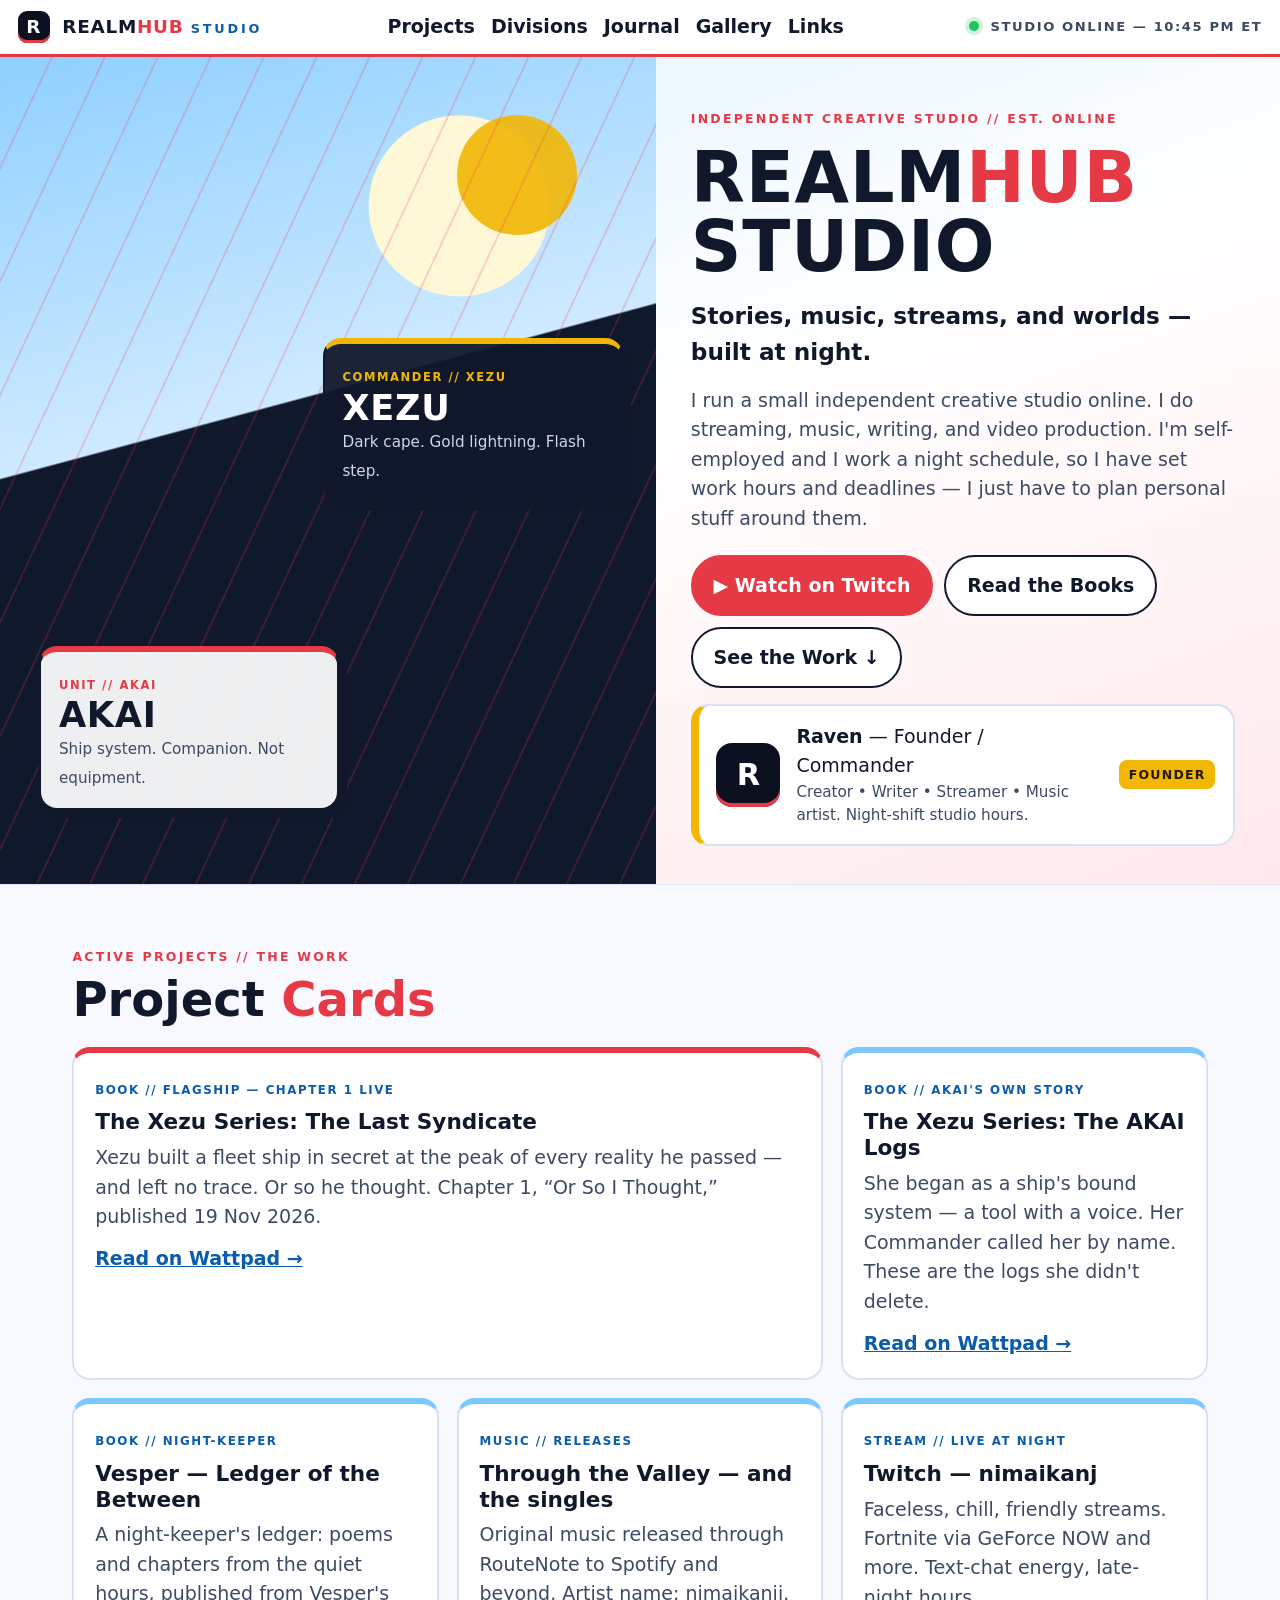
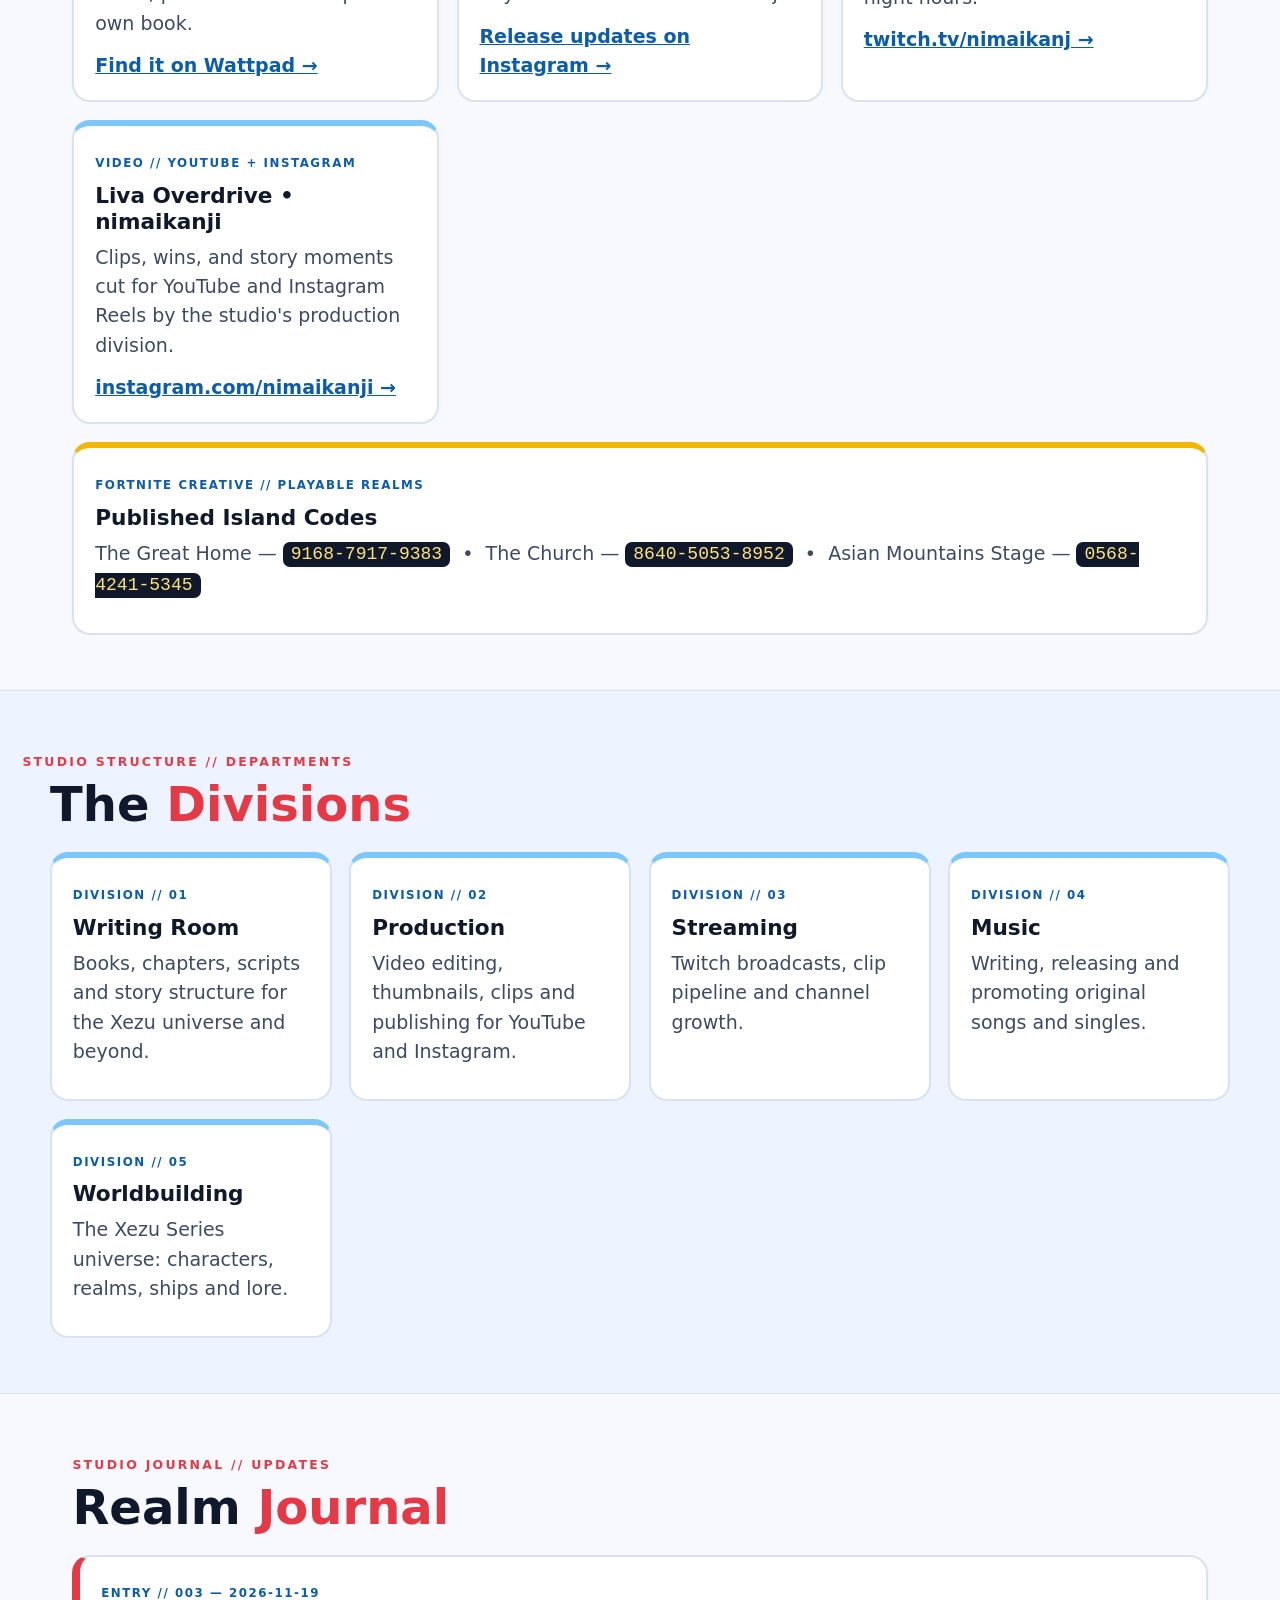
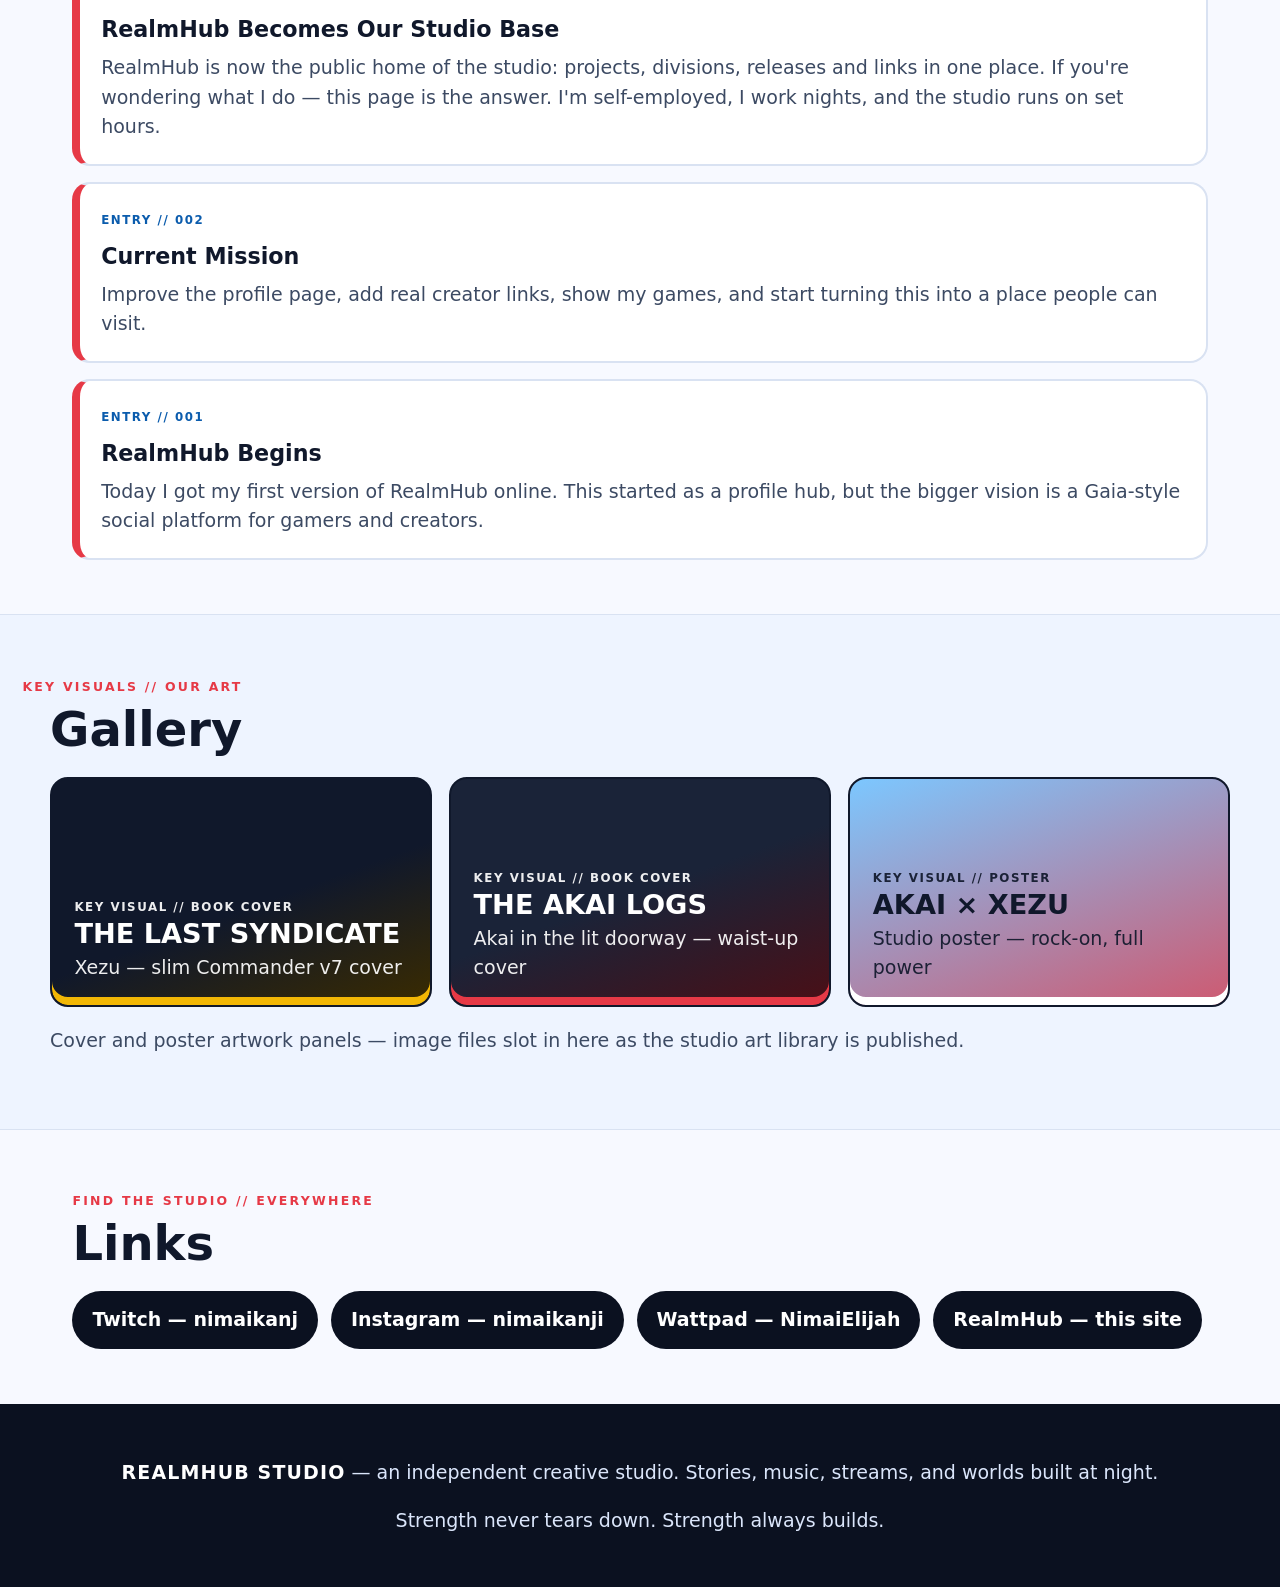
==== commit f4c63eb2: "RealmHub Studio: redesign as studio base" ====
--- a/index.html
+++ b/index.html
@@ -1,13 +1,165 @@
-<!doctype html><html lang="en"><head><meta charset="utf-8"><meta name="viewport" content="width=device-width,initial-scale=1"><title>RealmHub // Network Interface</title><link rel="stylesheet" href="style.css"></head><body>
-<div id="boot"><div class="boot-glyph">R</div><small>RH // GATEWAY</small><h1>REALMHUB</h1><div class="loader"><i></i></div><p id="bootText">INITIALIZING REALM PROTOCOL</p><button id="skip">SKIP INITIALIZATION</button></div>
-<div id="world" aria-hidden="true"><canvas id="stars"></canvas><div class="scan"></div><header><a data-open="profile" href="#profile"><i>R</i> REALM<b>HUB</b></a><p><span></span> NETWORK STABLE <time>00:00:00</time></p><button id="motion">MOTION // ON</button></header>
-<main><section class="gateway"><small class="coord">R-07 / XEZU NETWORK / <b>ACCESS GRANTED</b></small><div class="orbital"><div class="ring r1"></div><div class="ring r2"></div><div class="ring r3"></div><svg viewBox="0 0 700 700"><circle cx="350" cy="350" r="270"/><circle cx="350" cy="350" r="175"/><path d="M350 80v95M613 290l-91 20M514 567l-61-78M186 567l61-78M87 290l91 20"/></svg><div id="nodes"></div><button class="core" data-open="profile"><small>◈ 01 // RH</small><strong>REALM<em>HUB</em></strong><span>ENTER THE NETWORK</span><i></i></button></div><div class="preview"><b id="num">01</b><div><small>SELECTED NODE</small><strong id="title">PROFILE</strong></div><p id="desc">Creator identity and live status.</p></div><small class="keys">ARROW KEYS TO EXPLORE • ENTER TO ACCESS</small></section>
-<section id="interface"><div class="shell"><div class="panel-head"><button id="back">← RETURN TO ORBIT</button><p><small id="code">NODE // 01</small><b id="panelTitle">PROFILE</b></p></div><div class="sweep"></div><div class="content">
-<article id="profile" class="active"><div class="hero"><div><small class="eyebrow">COMMANDER PROFILE // ONLINE</small><h2>Xezu <em>Raven</em></h2><p class="lead">Creator • Gamer • Writer • Twitch Affiliate</p><p>Welcome to my profile hub. This is my personal space for games, streams, journals, updates, screenshots, community, and everything I am building next.</p></div><div class="identity"><div class="avatar"><img src="images/avatar.png" alt="Xezu Raven"><b>XR</b></div><p>@theofficialxezuseries</p><small>COMMANDER PROFILE ACTIVE</small></div></div><div class="stats"><div class="card"><small>CURRENT SIGNAL</small><p id="statusText">Building RealmHub</p><button id="status">CYCLE STATUS</button></div><div class="card"><small>CLASS</small><b>STORY BUILDER</b></div><div class="card"><small>NETWORK RANK</small><b>FOUNDER</b></div></div><div class="badges"><span>TWITCH AFFILIATE</span><span>VETERAN GAMER</span><span>STORY BUILDER</span><span>FOUNDER</span></div></article>
-<article id="games"><small class="eyebrow">ACTIVE WORLD INDEX</small><h2>Game <em>Tracker</em></h2><div class="grid"><div class="card game"><small>WORLD // 01</small><h3>Mabinogi</h3><p><b>ROLE</b> Returning endgame player</p><p><b>FOCUS</b> Tech missions, Erg, Arcana, gear path</p><p><b>NEXT</b> Rebuilding my endgame route</p></div><div class="card game"><small>WORLD // 02</small><h3>AQWorlds</h3><p><b>ROLE</b> Veteran account</p><p><b>FOCUS</b> Nulgath, classes, story progress</p><p><b>NEXT</b> Returning player roadmap</p></div><div class="card game"><small>WORLD // 03</small><h3>Pokémon GO</h3><p><b>ROLE</b> Event tracker</p><p><b>FOCUS</b> Raids, Megas, community prep</p><p><b>NEXT</b> Event prep checklist</p></div></div></article>
-<article id="journal"><small class="eyebrow">ENCRYPTED FIELD NOTES</small><h2>Realm <em>Journal</em></h2><div class="timeline"><section><small>ENTRY // 001</small><h3>RealmHub Begins</h3><p>Today I got my first version of RealmHub online. This started as a profile hub, but the bigger vision is a Gaia-style social platform for gamers and creators.</p></section><section><small>ENTRY // 002</small><h3>Current Mission</h3><p>Improve the profile page, add real creator links, show my games, and start turning this into a place people can visit.</p></section></div></article>
-<article id="gallery"><small class="eyebrow">CAPTURE ARCHIVE</small><h2>Screenshot <em>Vault</em></h2><div class="vault"><b>◇</b><p>VISUAL ARCHIVE AWAITING NEW CAPTURES</p><small>Future screenshots and world memories will materialize here.</small></div></article>
-<article id="projects"><small class="eyebrow">PUBLISHED COORDINATES</small><h2>Fortnite <em>Creative Maps</em></h2><p class="lead">Enter these island codes in Fortnite to access the published realms.</p><div class="grid maps"><div class="map"><small>PROJECT // 01</small><div class="mapart"></div><h3>The Great Home</h3><code>9168-7917-9383</code><button data-copy="9168-7917-9383">COPY ISLAND CODE</button></div><div class="map"><small>PROJECT // 02</small><div class="mapart two"></div><h3>The Church</h3><code>8640-5053-8952</code><button data-copy="8640-5053-8952">COPY ISLAND CODE</button></div><div class="map"><small>PROJECT // 03</small><div class="mapart three"></div><h3>Asian Mountains Stage</h3><code>0568-4241-5345</code><button data-copy="0568-4241-5345">COPY ISLAND CODE</button></div></div></article>
-<article id="comments"><small class="eyebrow">OPEN COMMS CHANNEL</small><h2>Comment <em>Wall</em></h2><p>Prototype: transmissions appear locally but reset when the gateway closes.</p><form id="commentForm"><label>CALLSIGN<input id="nameInput" maxlength="40" placeholder="Your name"></label><label>TRANSMISSION<textarea id="commentInput" maxlength="500" placeholder="Leave a message..." required></textarea></label><button>SEND TRANSMISSION</button></form><div id="wall"></div></article>
-<article id="support"><small class="eyebrow">EXTERNAL CONNECTIONS</small><h2>Support the <em>Network</em></h2><div class="links"><a href="https://www.twitch.tv/nimaikanj" target="_blank"><small>LIVE // 01</small><b>Twitch</b><i>↗</i></a><a href="https://www.youtube.com/@MabinogjRoyal2009" target="_blank"><small>ARCHIVE // 02</small><b>YouTube</b><i>↗</i></a><a href="https://discord.com/" target="_blank"><small>COMMS // 03</small><b>Discord</b><i>↗</i></a><a href="#" class="disabled"><small>SUPPORT // 04</small><b>Tip Jar</b><i>LOCKED</i></a></div></article>
-</div><footer>REALMHUB OS // 2026 <span>CONNECTION SECURE</span></footer></div></section></main></div><script src="script.js"></script></body></html>+<!doctype html>
+<html lang="en">
+<head>
+<meta charset="utf-8">
+<meta name="viewport" content="width=device-width, initial-scale=1">
+<title>RealmHub Studio — Stories, Music, Streams & Worlds Built at Night</title>
+<meta name="description" content="RealmHub Studio is Raven's independent creative studio online: the Xezu Series books, music, Twitch streams, and video. Self-employed, night schedule, set work hours.">
+<link rel="stylesheet" href="style.css">
+</head>
+<body>
+<header class="topbar">
+  <a class="brand" href="#home"><span class="brand-mark">R</span> REALM<b>HUB</b> <em>STUDIO</em></a>
+  <nav>
+    <a href="#projects">Projects</a>
+    <a href="#divisions">Divisions</a>
+    <a href="#journal">Journal</a>
+    <a href="#gallery">Gallery</a>
+    <a href="#links">Links</a>
+  </nav>
+  <span class="status"><i></i> STUDIO ONLINE</span>
+</header>
+
+<main id="home">
+  <!-- HERO — key-visual banner, our own characters/concepts only -->
+  <section class="hero">
+    <div class="hero-art" aria-hidden="true">
+      <div class="hero-sun"></div>
+      <div class="hero-lines"></div>
+      <div class="hero-figure akai">
+        <small>UNIT // AKAI</small>
+        <strong>AKAI</strong>
+        <span>Ship system. Companion. Not equipment.</span>
+      </div>
+      <div class="hero-figure xezu">
+        <small>COMMANDER // XEZU</small>
+        <strong>XEZU</strong>
+        <span>Dark cape. Gold lightning. Flash step.</span>
+      </div>
+    </div>
+    <div class="hero-copy">
+      <small class="eyebrow">INDEPENDENT CREATIVE STUDIO // EST. ONLINE</small>
+      <h1>REALM<em>HUB</em> STUDIO</h1>
+      <p class="tagline">Stories, music, streams, and worlds — built at night.</p>
+      <p class="about-line">I run a small independent creative studio online. I do streaming, music, writing, and video production. I'm self-employed and I work a night schedule, so I have set work hours and deadlines — I just have to plan personal stuff around them.</p>
+      <div class="cta-row">
+        <a class="cta primary" href="https://www.twitch.tv/nimaikanj" target="_blank" rel="noopener">▶ Watch on Twitch</a>
+        <a class="cta" href="https://www.wattpad.com/story/419996972" target="_blank" rel="noopener">Read the Books</a>
+        <a class="cta" href="#projects">See the Work ↓</a>
+      </div>
+      <div class="commander-card">
+        <div class="avatar" aria-hidden="true">R</div>
+        <div>
+          <strong>Raven</strong> — Founder / Commander
+          <span>Creator • Writer • Streamer • Music artist. Night-shift studio hours.</span>
+        </div>
+        <b class="rank">FOUNDER</b>
+      </div>
+    </div>
+  </section>
+
+  <!-- PROJECTS — event-card grid -->
+  <section id="projects" class="section">
+    <small class="eyebrow">ACTIVE PROJECTS // THE WORK</small>
+    <h2>Project <em>Cards</em></h2>
+    <div class="grid">
+      <article class="card featured">
+        <small>BOOK // FLAGSHIP — CHAPTER 1 LIVE</small>
+        <h3>The Xezu Series: The Last Syndicate</h3>
+        <p>Xezu built a fleet ship in secret at the peak of every reality he passed — and left no trace. Or so he thought. Chapter 1, “Or So I Thought,” published 19 Nov 2026.</p>
+        <a href="https://www.wattpad.com/story/419996972" target="_blank" rel="noopener">Read on Wattpad →</a>
+      </article>
+      <article class="card">
+        <small>BOOK // AKAI'S OWN STORY</small>
+        <h3>The Xezu Series: The AKAI Logs</h3>
+        <p>She began as a ship's bound system — a tool with a voice. Her Commander called her by name. These are the logs she didn't delete.</p>
+        <a href="https://www.wattpad.com/story/420033803" target="_blank" rel="noopener">Read on Wattpad →</a>
+      </article>
+      <article class="card">
+        <small>BOOK // NIGHT-KEEPER</small>
+        <h3>Vesper — Ledger of the Between</h3>
+        <p>A night-keeper's ledger: poems and chapters from the quiet hours, published from Vesper's own book.</p>
+        <a href="https://www.wattpad.com/user/NimaiElijah" target="_blank" rel="noopener">Find it on Wattpad →</a>
+      </article>
+      <article class="card">
+        <small>MUSIC // RELEASES</small>
+        <h3>Through the Valley — and the singles</h3>
+        <p>Original music released through RouteNote to Spotify and beyond. Artist name: nimaikanji.</p>
+        <a href="https://www.instagram.com/nimaikanji" target="_blank" rel="noopener">Release updates on Instagram →</a>
+      </article>
+      <article class="card">
+        <small>STREAM // LIVE AT NIGHT</small>
+        <h3>Twitch — nimaikanj</h3>
+        <p>Faceless, chill, friendly streams. Fortnite via GeForce NOW and more. Text-chat energy, late-night hours.</p>
+        <a href="https://www.twitch.tv/nimaikanj" target="_blank" rel="noopener">twitch.tv/nimaikanj →</a>
+      </article>
+      <article class="card">
+        <small>VIDEO // YOUTUBE + INSTAGRAM</small>
+        <h3>Liva Overdrive • nimaikanji</h3>
+        <p>Clips, wins, and story moments cut for YouTube and Instagram Reels by the studio's production division.</p>
+        <a href="https://www.instagram.com/nimaikanji" target="_blank" rel="noopener">instagram.com/nimaikanji →</a>
+      </article>
+      <article class="card wide">
+        <small>FORTNITE CREATIVE // PLAYABLE REALMS</small>
+        <h3>Published Island Codes</h3>
+        <p>The Great Home — <code>9168-7917-9383</code> &nbsp;•&nbsp; The Church — <code>8640-5053-8952</code> &nbsp;•&nbsp; Asian Mountains Stage — <code>0568-4241-5345</code></p>
+      </article>
+    </div>
+  </section>
+
+  <!-- DIVISIONS -->
+  <section id="divisions" class="section alt">
+    <small class="eyebrow">STUDIO STRUCTURE // DEPARTMENTS</small>
+    <h2>The <em>Divisions</em></h2>
+    <div class="grid divisions">
+      <div class="card"><small>DIVISION // 01</small><h3>Writing Room</h3><p>Books, chapters, scripts and story structure for the Xezu universe and beyond.</p></div>
+      <div class="card"><small>DIVISION // 02</small><h3>Production</h3><p>Video editing, thumbnails, clips and publishing for YouTube and Instagram.</p></div>
+      <div class="card"><small>DIVISION // 03</small><h3>Streaming</h3><p>Twitch broadcasts, clip pipeline and channel growth.</p></div>
+      <div class="card"><small>DIVISION // 04</small><h3>Music</h3><p>Writing, releasing and promoting original songs and singles.</p></div>
+      <div class="card"><small>DIVISION // 05</small><h3>Worldbuilding</h3><p>The Xezu Series universe: characters, realms, ships and lore.</p></div>
+    </div>
+  </section>
+
+  <!-- JOURNAL -->
+  <section id="journal" class="section">
+    <small class="eyebrow">STUDIO JOURNAL // UPDATES</small>
+    <h2>Realm <em>Journal</em></h2>
+    <div class="timeline">
+      <section><small>ENTRY // 003 — 2026-11-19</small><h3>RealmHub Becomes Our Studio Base</h3><p>RealmHub is now the public home of the studio: projects, divisions, releases and links in one place. If you're wondering what I do — this page is the answer. I'm self-employed, I work nights, and the studio runs on set hours.</p></section>
+      <section><small>ENTRY // 002</small><h3>Current Mission</h3><p>Improve the profile page, add real creator links, show my games, and start turning this into a place people can visit.</p></section>
+      <section><small>ENTRY // 001</small><h3>RealmHub Begins</h3><p>Today I got my first version of RealmHub online. This started as a profile hub, but the bigger vision is a Gaia-style social platform for gamers and creators.</p></section>
+    </div>
+  </section>
+
+  <!-- GALLERY -->
+  <section id="gallery" class="section alt">
+    <small class="eyebrow">KEY VISUALS // OUR ART</small>
+    <h2>Gallery</h2>
+    <div class="grid gallery">
+      <div class="visual v1"><small>KEY VISUAL // BOOK COVER</small><strong>THE LAST SYNDICATE</strong><span>Xezu — slim Commander v7 cover</span></div>
+      <div class="visual v2"><small>KEY VISUAL // BOOK COVER</small><strong>THE AKAI LOGS</strong><span>Akai in the lit doorway — waist-up cover</span></div>
+      <div class="visual v3"><small>KEY VISUAL // POSTER</small><strong>AKAI × XEZU</strong><span>Studio poster — rock-on, full power</span></div>
+    </div>
+    <p class="note">Cover and poster artwork panels — image files slot in here as the studio art library is published.</p>
+  </section>
+
+  <!-- LINKS -->
+  <section id="links" class="section links">
+    <small class="eyebrow">FIND THE STUDIO // EVERYWHERE</small>
+    <h2>Links</h2>
+    <div class="link-row">
+      <a href="https://www.twitch.tv/nimaikanj" target="_blank" rel="noopener">Twitch — nimaikanj</a>
+      <a href="https://www.instagram.com/nimaikanji" target="_blank" rel="noopener">Instagram — nimaikanji</a>
+      <a href="https://www.wattpad.com/user/NimaiElijah" target="_blank" rel="noopener">Wattpad — NimaiElijah</a>
+      <a href="https://zenzull.github.io/realmhub/" target="_blank" rel="noopener">RealmHub — this site</a>
+    </div>
+  </section>
+</main>
+
+<footer>
+  <p><strong>REALMHUB STUDIO</strong> — an independent creative studio. Stories, music, streams, and worlds built at night.</p>
+  <p>Strength never tears down. Strength always builds.</p>
+</footer>
+<script src="script.js"></script>
+</body>
+</html>
--- a/style.css
+++ b/style.css
@@ -1 +1,82 @@
-@import url('https://fonts.googleapis.com/css2?family=Rajdhani:wght@400;500;600;700&family=Space+Mono:wght@400;700&display=swap');:root{--c:#62efff;--v:#9b6aff;--l:#6eeaff33;--m:#8194ad}*{box-sizing:border-box}html{background:#03050a;color:#edfbff;font-family:Rajdhani,system-ui}body{margin:0;background:radial-gradient(circle at 50% 42%,#111d36,#060a13 45%,#020409 80%);min-height:100vh}button,input,textarea{font:inherit;color:inherit}#boot{position:fixed;inset:0;z-index:99;display:grid;place-content:center;justify-items:center;background:#020409;transition:.8s}#boot.done{opacity:0;visibility:hidden}#boot h1{font-size:clamp(3rem,9vw,7rem);letter-spacing:.2em;margin:.1em;text-shadow:0 0 30px var(--c)}#boot small,#boot p{font:700 .65rem Space Mono;letter-spacing:.25em;color:var(--c)}.boot-glyph{display:grid;place-items:center;width:82px;height:82px;border:1px dashed var(--c);border-radius:44%;font-size:2rem;animation:spin 5s linear infinite}.loader{width:min(420px,75vw);height:2px;background:#172238;margin:18px}.loader i{display:block;height:100%;background:var(--c);animation:load 2.5s}#boot button,header button{border:0;background:none;color:var(--m);font:700 .6rem Space Mono;margin-top:20px;cursor:pointer}#world{opacity:1}#world.ready{opacity:1;animation:reveal 1s forwards}#stars,.scan{position:fixed;inset:0;pointer-events:none}.scan{z-index:8;background:repeating-linear-gradient(0deg,transparent 0 3px,#0002 4px)}header{position:fixed;z-index:20;top:0;width:100%;height:66px;display:flex;justify-content:space-between;align-items:center;padding:0 4vw;border-bottom:1px solid var(--l);background:#03060cee;backdrop-filter:blur(12px);font:600 .62rem Space Mono;letter-spacing:.12em}header a{text-decoration:none}header a i{display:inline-grid;place-items:center;width:30px;height:30px;border:1px solid var(--c);border-radius:50%;font-style:normal;margin-right:9px}header a b,header time{color:var(--c)}header p span{display:inline-block;width:6px;height:6px;border-radius:50%;background:#63ffb4;box-shadow:0 0 10px #63ffb4}.gateway{position:relative;z-index:2;min-height:100vh;padding-top:72px;display:flex;flex-direction:column;justify-content:center;align-items:center}.coord{position:absolute;top:77px;font:500 .55rem Space Mono;letter-spacing:.2em;color:var(--m)}.coord b{color:#63ffb4}.orbital{position:relative;width:min(72vh,680px);aspect-ratio:1}.ring,.orbital>svg{position:absolute;inset:8%;border:1px solid var(--l);border-radius:50%}.r1{border-style:dashed;animation:spin 36s linear infinite}.r2{inset:20%;border-color:#a06dff44;animation:back 23s linear infinite}.r3{inset:31%;border:2px dotted #62efff55;animation:spin 15s linear infinite}.orbital>svg{inset:0;width:100%;height:100%;fill:none;stroke:#62efff25}.core{position:absolute;z-index:3;inset:35%;border:1px solid #62efff99;border-radius:50%;background:radial-gradient(circle,#15315a,#08101f 55%,#03070e);box-shadow:0 0 50px #62efff44,inset 0 0 35px #796cff33;display:flex;flex-direction:column;justify-content:center;align-items:center;cursor:pointer;transition:.3s}.core:hover,.core:focus{transform:scale(1.05);box-shadow:0 0 70px #62efff88;outline:0}.core small,.core span{font:700 clamp(.4rem,1vw,.62rem) Space Mono;color:var(--c)}.core strong{font-size:clamp(1.2rem,3vw,2.3rem)}.core em{font-style:normal;color:var(--c)}.core i{position:absolute;inset:7%;border:1px dashed var(--v);border-radius:50%;animation:back 12s linear infinite}.node{--a:0deg;position:absolute;z-index:5;left:50%;top:50%;width:1px;height:1px;border:0;background:none;transform:rotate(var(--a)) translateY(calc(min(72vh,680px)*-.43));cursor:pointer}.node>span{position:absolute;display:flex;align-items:center;transform:translate(-50%,-50%) rotate(calc(var(--a)*-1))}.node i{position:relative;display:grid;place-items:center;width:58px;height:58px;border:1px solid #62efff66;border-radius:50%;background:#07101eee;transition:.3s}.node i:after{content:"";position:absolute;inset:-6px;border:1px dashed #62efff44;border-radius:50%}.node svg{width:25px;fill:none;stroke:#d8fbff;stroke-width:1.5}.node small{position:absolute;bottom:-16px;font:400 .5rem Space Mono;color:var(--m)}.node strong{position:absolute;left:68px;white-space:nowrap;font:600 .62rem Space Mono;letter-spacing:.1em;opacity:0;transition:.3s}.node:hover i,.node.selected i,.node:focus i{transform:scale(1.18);border-color:var(--c);box-shadow:0 0 28px #62efff77}.node:hover strong,.node.selected strong,.node:focus strong{opacity:1}.node:focus{outline:0}.preview{display:flex;align-items:center;gap:15px;min-width:min(520px,90vw);border-top:1px solid var(--l);padding:10px}.preview>b{font:400 2rem Space Mono;color:#62efff55}.preview small{font:500 .5rem Space Mono;color:var(--m);display:block}.preview strong{letter-spacing:.15em}.preview p{margin-left:auto;color:var(--m);font-size:.8rem}.keys{font:500 .5rem Space Mono;color:#627188}#interface{position:fixed;z-index:30;inset:0;padding:88px 5vw 4vw;background:#02050aee;backdrop-filter:blur(18px);opacity:0;visibility:hidden;transform:scale(1.05);transition:.5s}#interface.open{opacity:1;visibility:visible;transform:none}.shell{height:100%;max-width:1200px;margin:auto;display:flex;flex-direction:column;border:1px solid #62efff44;background:#070c17f5;box-shadow:0 0 70px #00eaff18}.panel-head{height:65px;display:flex;align-items:center;justify-content:space-between;padding:0 24px;border-bottom:1px solid var(--l)}.panel-head button{background:none;border:0;color:var(--c);font:600 .62rem Space Mono;cursor:pointer}.panel-head p{text-align:right}.panel-head small{display:block;color:var(--m);font:500 .5rem Space Mono}.panel-head b{letter-spacing:.18em}.sweep{height:2px;background:linear-gradient(90deg,transparent,var(--c));animation:sweep 3s infinite}.content{flex:1;overflow:auto;padding:clamp(24px,5vw,65px)}article{display:none;animation:enter .5s}article.active{display:block}article h2{font-size:clamp(2.5rem,6vw,5.3rem);line-height:.9;margin:.15em 0 .5em}article h2 em{font-style:normal;color:var(--c)}.eyebrow,.card small,.map small{font:600 .57rem Space Mono;letter-spacing:.15em;color:var(--c)}.lead{font-size:1.2rem;color:#b5c4d6}.hero{display:grid;grid-template-columns:1fr 280px;gap:55px;align-items:center}.identity{text-align:center}.avatar{position:relative;width:155px;height:155px;margin:auto;border:1px solid var(--c);border-radius:50%;display:grid;place-items:center;background:linear-gradient(135deg,#18305a,#56317d);font-size:2.5rem;overflow:hidden}.avatar img{position:absolute;width:100%;height:100%;object-fit:cover;z-index:2}.identity small,label{font:600 .55rem Space Mono;color:var(--m)}.stats{display:grid;grid-template-columns:2fr 1fr 1fr;gap:12px;margin:35px 0 18px}.card{border:1px solid var(--l);background:#0d1728bb;padding:20px}.card>b{display:block;margin-top:12px}.card button,.map button,form button{border:1px solid #62efff77;background:#12304b;color:var(--c);padding:10px;font:700 .58rem Space Mono;cursor:pointer}.badges{display:flex;gap:8px;flex-wrap:wrap}.badges span{border:1px solid #9b6aff55;padding:7px 12px;color:#c0adff;font:600 .53rem Space Mono}.grid{display:grid;grid-template-columns:repeat(3,1fr);gap:14px}.game p{color:#afbed0}.game p b{display:block;color:var(--c);font:500 .55rem Space Mono}.timeline{border-left:1px solid var(--c);padding-left:35px;max-width:800px}.timeline section{position:relative;border:1px solid var(--l);padding:20px;margin-bottom:30px}.timeline section:before{content:"";position:absolute;left:-40px;top:25px;width:9px;height:9px;background:var(--c);transform:rotate(45deg)}.timeline small{color:var(--c);font:500 .55rem Space Mono}.vault{min-height:260px;border:1px dashed #62efff55;display:grid;place-content:center;text-align:center}.vault b{font-size:4rem;color:var(--c);animation:pulse 3s infinite}.map{border:1px solid var(--l);background:#09101c;padding:12px}.mapart{height:130px;margin:10px 0;background:repeating-linear-gradient(45deg,transparent 0 18px,#62efff12 19px 20px),radial-gradient(circle at 65% 35%,#62efff 0 2px,transparent 3px),linear-gradient(135deg,#17434f,#12203c)}.mapart.two{filter:hue-rotate(55deg)}.mapart.three{filter:hue-rotate(110deg)}.map code{display:block;color:var(--c);margin:12px}.map button{width:100%}form{display:grid;gap:12px;max-width:720px}form label{display:grid;gap:7px}input,textarea{border:1px solid var(--l);background:#050a13;padding:13px;outline:none}textarea{min-height:110px}.comment{border-left:2px solid var(--c);padding:12px 18px;margin-top:14px;background:#0b1422}.links{display:grid;grid-template-columns:1fr 1fr;gap:12px}.links a{position:relative;display:flex;flex-direction:column;padding:24px;border:1px solid var(--l);background:#0a111e;text-decoration:none;transition:.25s}.links a:hover{border-color:var(--c);transform:translateY(-3px)}.links small{font:500 .55rem Space Mono;color:var(--m)}.links b{font-size:1.8rem}.links i{position:absolute;right:20px;color:var(--c)}.disabled{opacity:.4}.shell footer{height:35px;padding:10px 20px;border-top:1px solid var(--l);color:var(--m);font:500 .5rem Space Mono}.shell footer span{float:right}.paused .ring,.paused .core i,.paused .boot-glyph{animation-play-state:paused!important}.locked{overflow:hidden}@keyframes load{from{width:0}to{width:100%}}@keyframes reveal{to{opacity:1}}@keyframes spin{to{transform:rotate(360deg)}}@keyframes back{to{transform:rotate(-360deg)}}@keyframes pulse{50%{opacity:.35;transform:scale(1.04)}}@keyframes sweep{from{transform:translateX(-100%)}to{transform:translateX(100%)}}@keyframes enter{from{opacity:0;transform:translateY(18px)}}@media(max-width:760px){#boot h1{font-size:2.6rem;letter-spacing:.14em}header{height:58px;padding:0 14px}header p{display:none}.gateway{padding-top:60px;justify-content:flex-start}.coord{top:62px}.orbital{width:min(94vw,570px);margin-top:28px}.node{transform:rotate(var(--a)) translateY(calc(min(94vw,570px)*-.42))}.node i{width:46px;height:46px}.node strong{display:none}.preview p{display:none}#interface{padding:68px 10px 10px}.content{padding:24px 18px}.hero{grid-template-columns:1fr}.identity{order:-1}.avatar{width:110px;height:110px}.stats,.grid,.links{grid-template-columns:1fr}article h2{font-size:2.8rem}.shell footer{display:none}}@media(prefers-reduced-motion:reduce){*,*:before,*:after{animation-duration:.01ms!important;transition-duration:.01ms!important}}+/* RealmHub Studio — bright anime-game-portal energy, original design.
+   Palette: white + deep navy, Akai-red thin lines, Xezu gold. Large readable type. */
+*{box-sizing:border-box}
+:root{
+  --ink:#10182b; --navy:#0b1120; --paper:#f7f9ff; --card:#ffffff;
+  --red:#e63946; --gold:#f2b705; --sky:#7cc7ff; --muted:#3c4a63;
+  --line:#d9e2f2; --radius:18px;
+}
+html{scroll-behavior:smooth}
+body{margin:0;font-family:"Segoe UI",system-ui,-apple-system,Arial,sans-serif;background:var(--paper);color:var(--ink);font-size:19px;line-height:1.55}
+a{color:#0b5cad}
+.topbar{position:sticky;top:0;z-index:20;display:flex;flex-wrap:wrap;gap:.6rem 1.2rem;align-items:center;justify-content:space-between;padding:.7rem 1.1rem;background:rgba(255,255,255,.94);border-bottom:3px solid var(--red);backdrop-filter:blur(6px)}
+.brand{font-weight:900;letter-spacing:.04em;color:var(--ink);text-decoration:none;font-size:1.15rem}
+.brand b{color:var(--red)} .brand em{font-style:normal;color:#0b5cad;font-size:.8rem;letter-spacing:.22em}
+.brand-mark{display:inline-grid;place-items:center;width:2rem;height:2rem;border-radius:9px;background:var(--navy);color:#fff;margin-right:.35rem;box-shadow:inset 0 -3px 0 var(--red)}
+.topbar nav{display:flex;flex-wrap:wrap;gap:.4rem 1rem}
+.topbar nav a{color:var(--ink);text-decoration:none;font-weight:700}
+.topbar nav a:hover{color:var(--red)}
+.status{font-size:.82rem;font-weight:800;letter-spacing:.12em;color:var(--muted)}
+.status i{display:inline-block;width:.6rem;height:.6rem;border-radius:50%;background:#22c55e;margin-right:.35rem;box-shadow:0 0 0 4px #22c55e33}
+.hero{display:grid;grid-template-columns:1.05fr 1fr;gap:0;min-height:78vh;background:linear-gradient(160deg,#dff2ff 0%,#ffffff 46%,#ffe9ec 100%);border-bottom:1px solid var(--line);overflow:hidden}
+.hero-art{position:relative;min-height:420px;background:radial-gradient(circle at 70% 18%,#fff8d6 0 90px,transparent 91px),linear-gradient(165deg,#8fd0ff 0%,#cfeaff 42%,#10182b 42.2%,#10182b 100%)}
+.hero-sun{position:absolute;right:12%;top:7%;width:120px;height:120px;border-radius:50%;background:var(--gold);opacity:.9}
+.hero-lines{position:absolute;inset:0;background:repeating-linear-gradient(115deg,transparent 0 46px,rgba(230,57,70,.20) 46px 48px)}
+.hero-figure{position:absolute;padding:1rem 1.1rem;border-radius:var(--radius);background:rgba(255,255,255,.93);border:2px solid var(--ink);max-width:300px;box-shadow:8px 8px 0 rgba(16,24,43,.9)}
+.hero-figure small{font-weight:800;letter-spacing:.14em;color:var(--red);font-size:.72rem}
+.hero-figure strong{display:block;font-size:2.2rem;line-height:1.02;letter-spacing:.02em}
+.hero-figure span{color:var(--muted);font-size:.95rem}
+.hero-figure.akai{left:6%;bottom:9%;border-top:6px solid var(--red)}
+.hero-figure.xezu{right:5%;top:34%;border-top:6px solid var(--gold);background:rgba(16,24,43,.94);color:#fff}
+.hero-figure.xezu span{color:#cdd8ee}.hero-figure.xezu small{color:var(--gold)}
+.hero-copy{padding:3.2rem 2.2rem 2.4rem;display:flex;flex-direction:column;justify-content:center;gap:1rem}
+.eyebrow{font-weight:800;letter-spacing:.18em;font-size:.78rem;color:var(--red)}
+.hero-copy h1{font-size:clamp(2.6rem,6vw,4.4rem);line-height:.98;margin:0;letter-spacing:.01em}
+.hero-copy h1 em{font-style:normal;color:var(--red)}
+.tagline{font-size:1.45rem;font-weight:800;margin:0}
+.about-line{margin:0;color:var(--muted);max-width:34rem}
+.cta-row{display:flex;flex-wrap:wrap;gap:.7rem;margin-top:.4rem}
+.cta{display:inline-block;padding:.85rem 1.3rem;border-radius:999px;border:2px solid var(--ink);color:var(--ink);text-decoration:none;font-weight:800;background:#fff}
+.cta.primary{background:var(--red);border-color:var(--red);color:#fff}
+.cta:hover{transform:translateY(-2px)}
+.commander-card{display:flex;gap:1rem;align-items:center;background:var(--card);border:2px solid var(--line);border-left:8px solid var(--gold);border-radius:var(--radius);padding:1rem 1.1rem;max-width:34rem}
+.commander-card .avatar{flex:0 0 auto;width:64px;height:64px;border-radius:16px;background:var(--navy);color:#fff;display:grid;place-items:center;font-size:1.9rem;font-weight:900;box-shadow:inset 0 -4px 0 var(--red)}
+.commander-card span{display:block;color:var(--muted);font-size:.95rem}
+.commander-card .rank{margin-left:auto;background:var(--gold);color:#231a00;padding:.3rem .6rem;border-radius:8px;font-size:.78rem;letter-spacing:.1em}
+.section{padding:3.4rem 1.4rem;max-width:1180px;margin:0 auto}
+.section.alt{max-width:none;background:#eef4ff;border-block:1px solid var(--line)}
+.section.alt>*{max-width:1180px;margin-inline:auto}
+.section h2{font-size:clamp(2rem,4.5vw,3rem);margin:.3rem 0 1.4rem;line-height:1.05}
+.section h2 em{font-style:normal;color:var(--red)}
+.grid{display:grid;grid-template-columns:repeat(auto-fit,minmax(280px,1fr));gap:1.1rem}
+.card{background:var(--card);border:2px solid var(--line);border-top:6px solid var(--sky);border-radius:var(--radius);padding:1.25rem 1.3rem}
+.card.featured{border-top-color:var(--red);grid-column:span 2}
+.card small{font-weight:800;letter-spacing:.13em;font-size:.74rem;color:#0b5cad}
+.card h3{margin:.45rem 0 .5rem;font-size:1.35rem;line-height:1.2}
+.card p{margin:.3rem 0 .8rem;color:var(--muted)}
+.card a{font-weight:800}
+.card.wide{grid-column:1/-1;border-top-color:var(--gold)}
+code{background:#10182b;color:#ffe27a;padding:.15rem .5rem;border-radius:7px;font-size:.95em}
+.timeline{display:grid;gap:1rem}
+.timeline section{background:var(--card);border:2px solid var(--line);border-left:8px solid var(--red);border-radius:var(--radius);padding:1.2rem 1.3rem}
+.timeline small{font-weight:800;letter-spacing:.13em;font-size:.74rem;color:#0b5cad}
+.timeline h3{margin:.4rem 0}.timeline p{margin:.2rem 0;color:var(--muted)}
+.visual{border-radius:var(--radius);padding:1.4rem;min-height:230px;display:flex;flex-direction:column;justify-content:flex-end;gap:.25rem;color:#fff;border:2px solid var(--ink)}
+.visual small{font-weight:800;letter-spacing:.13em;font-size:.74rem;opacity:.92}
+.visual strong{font-size:1.7rem;line-height:1.05}
+.visual span{opacity:.92}
+.visual.v1{background:linear-gradient(160deg,#10182b 55%,#3a2b00);box-shadow:inset 0 -8px 0 var(--gold)}
+.visual.v2{background:linear-gradient(160deg,#1a2338 50%,#4a0f16);box-shadow:inset 0 -8px 0 var(--red)}
+.visual.v3{background:linear-gradient(160deg,#7cc7ff,#e63946 130%);color:#10182b;box-shadow:inset 0 -8px 0 #fff}
+.note{color:var(--muted)}
+.link-row{display:flex;flex-wrap:wrap;gap:.8rem}
+.link-row a{padding:.9rem 1.25rem;border-radius:999px;background:var(--navy);color:#fff;text-decoration:none;font-weight:800}
+.link-row a:hover{background:var(--red)}
+footer{background:var(--navy);color:#dbe6fb;padding:2.2rem 1.4rem;text-align:center}
+footer strong{color:#fff;letter-spacing:.06em}
+@media (max-width:860px){
+  .hero{grid-template-columns:1fr}
+  .hero-copy{padding:2rem 1.3rem}
+  .card.featured{grid-column:auto}
+  body{font-size:18px}
+}
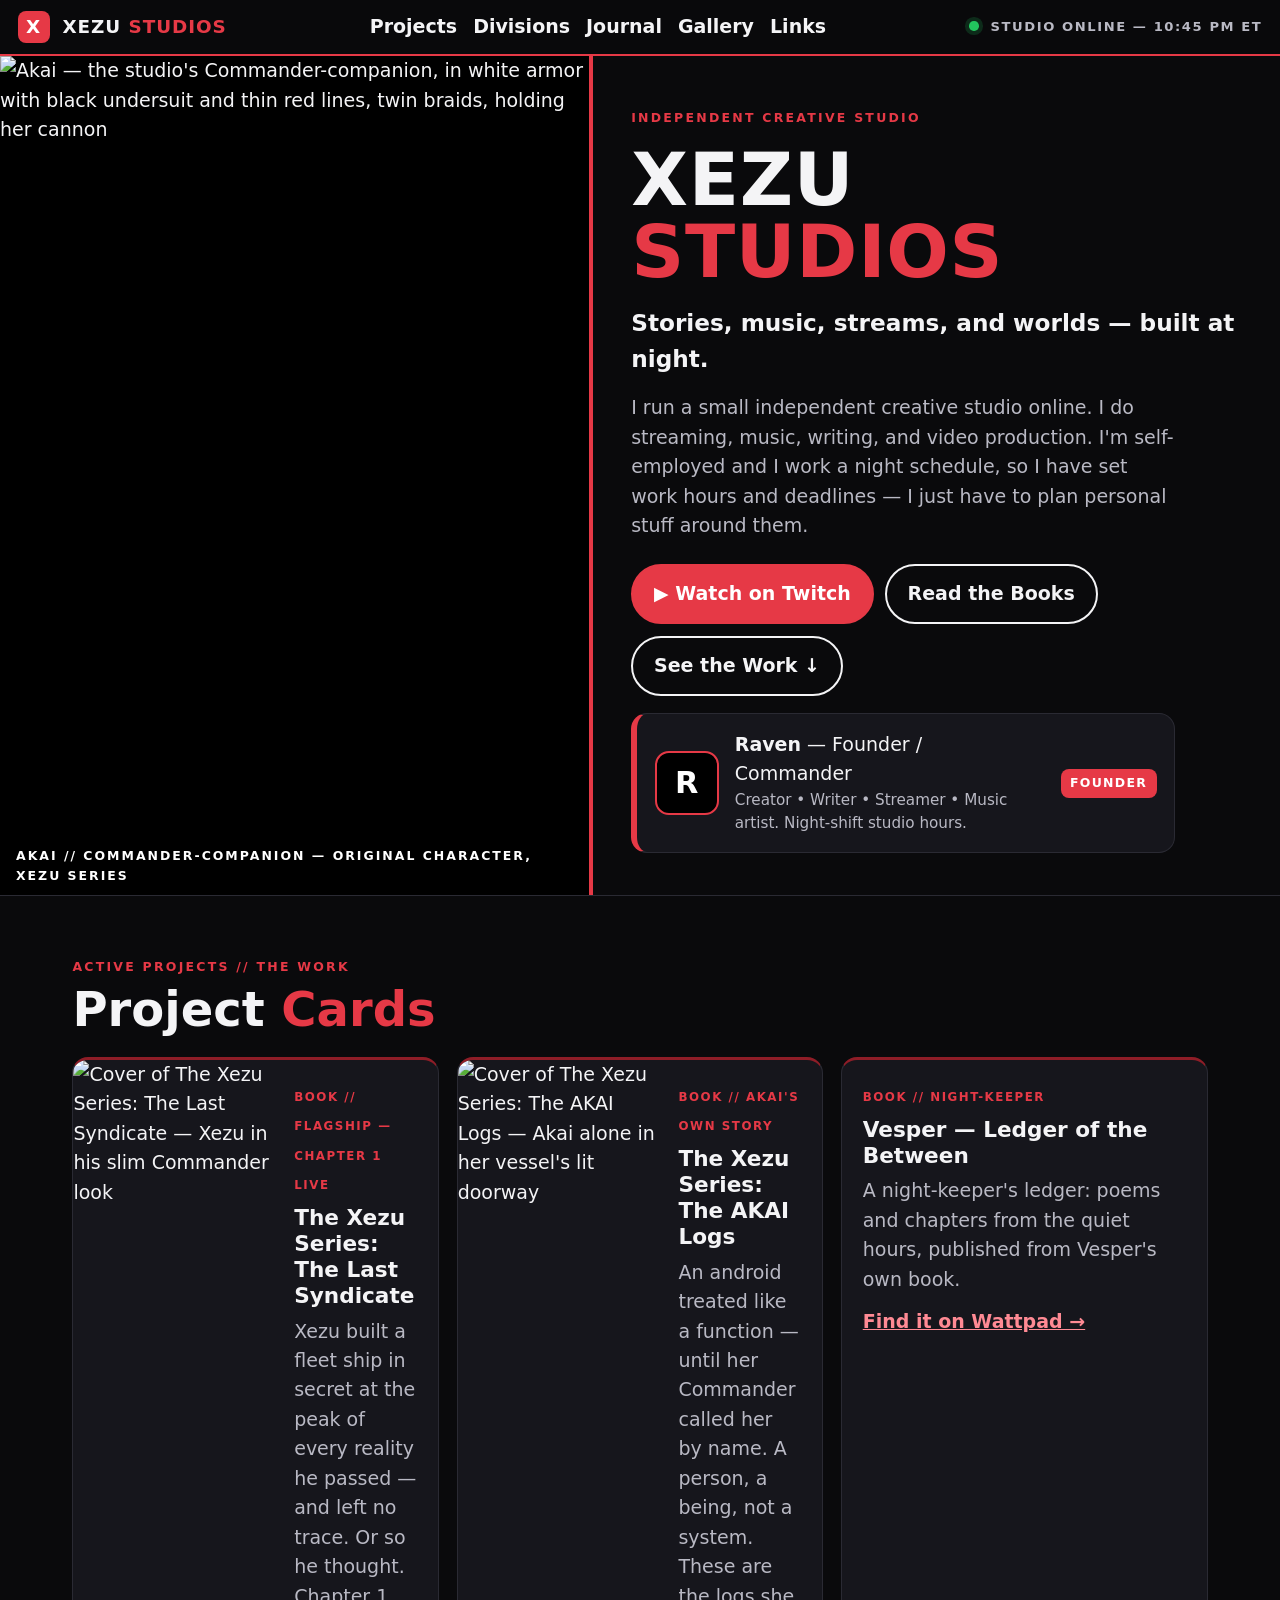
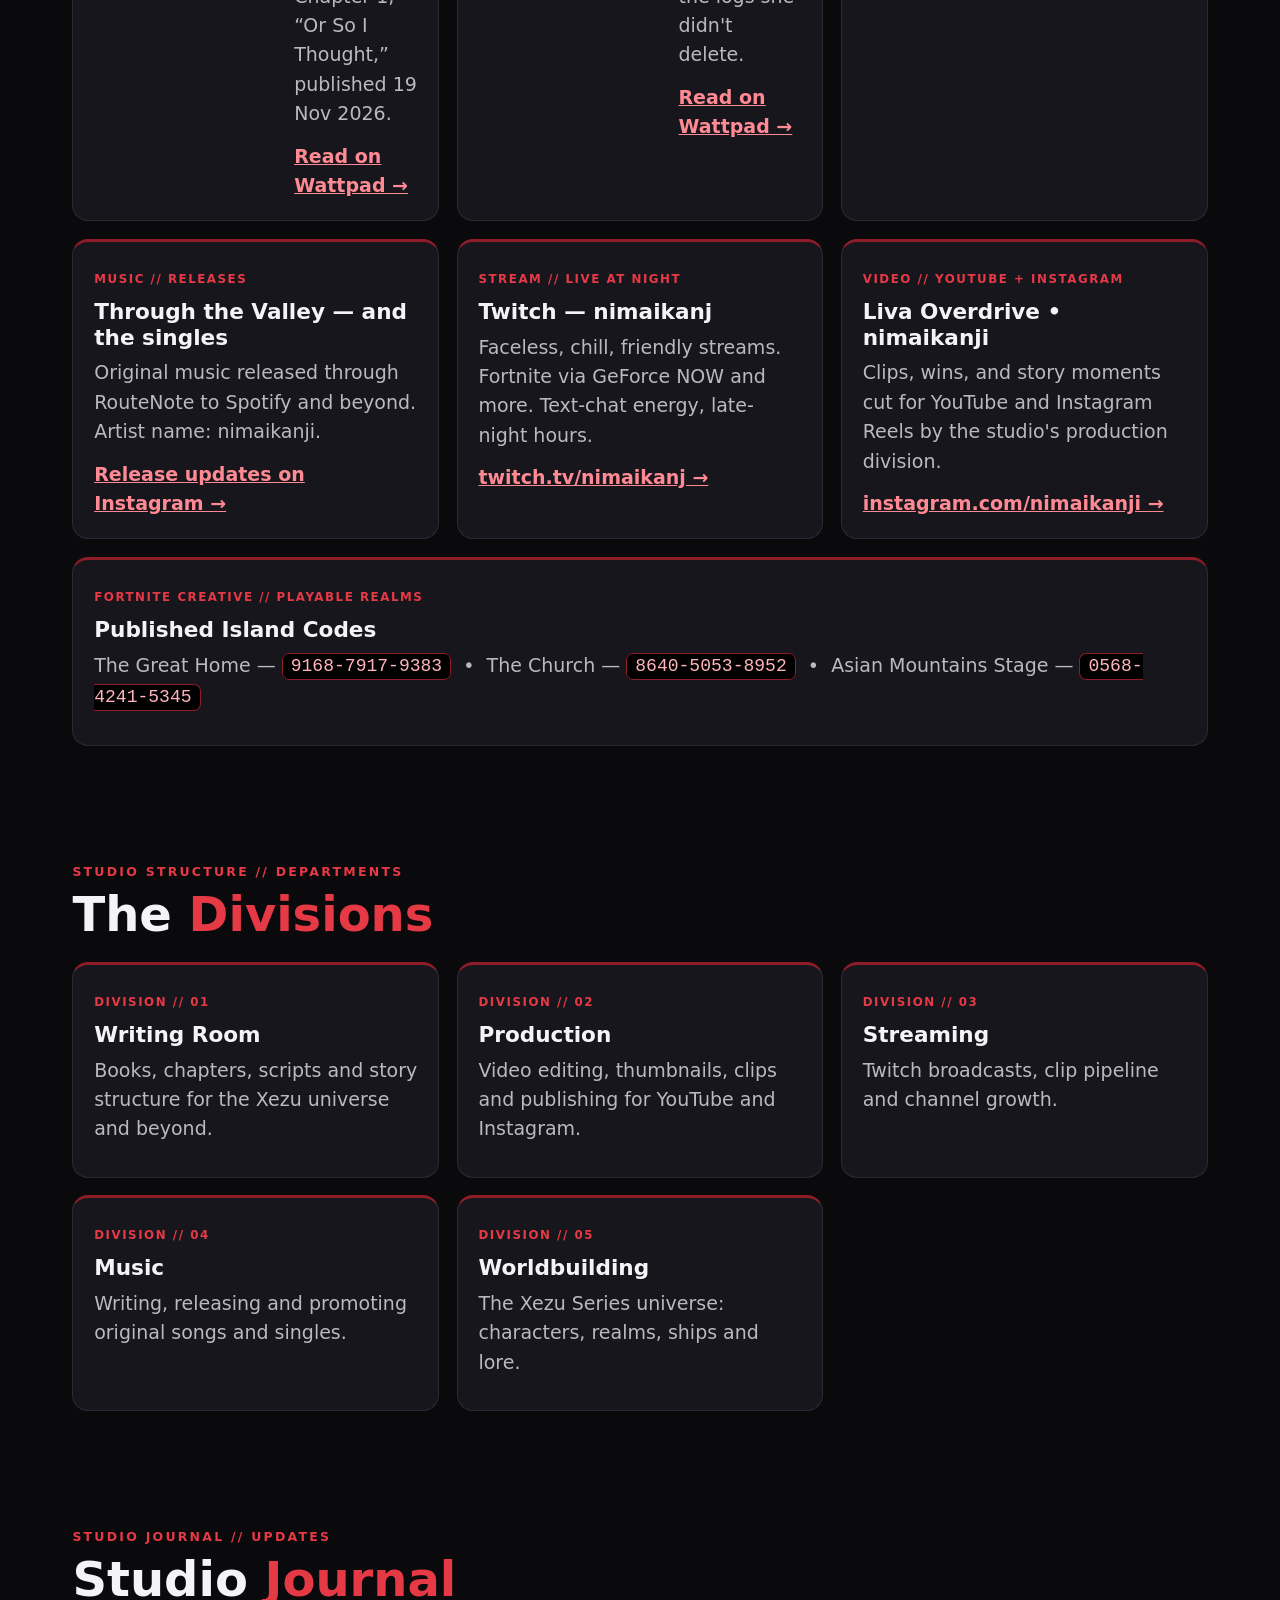
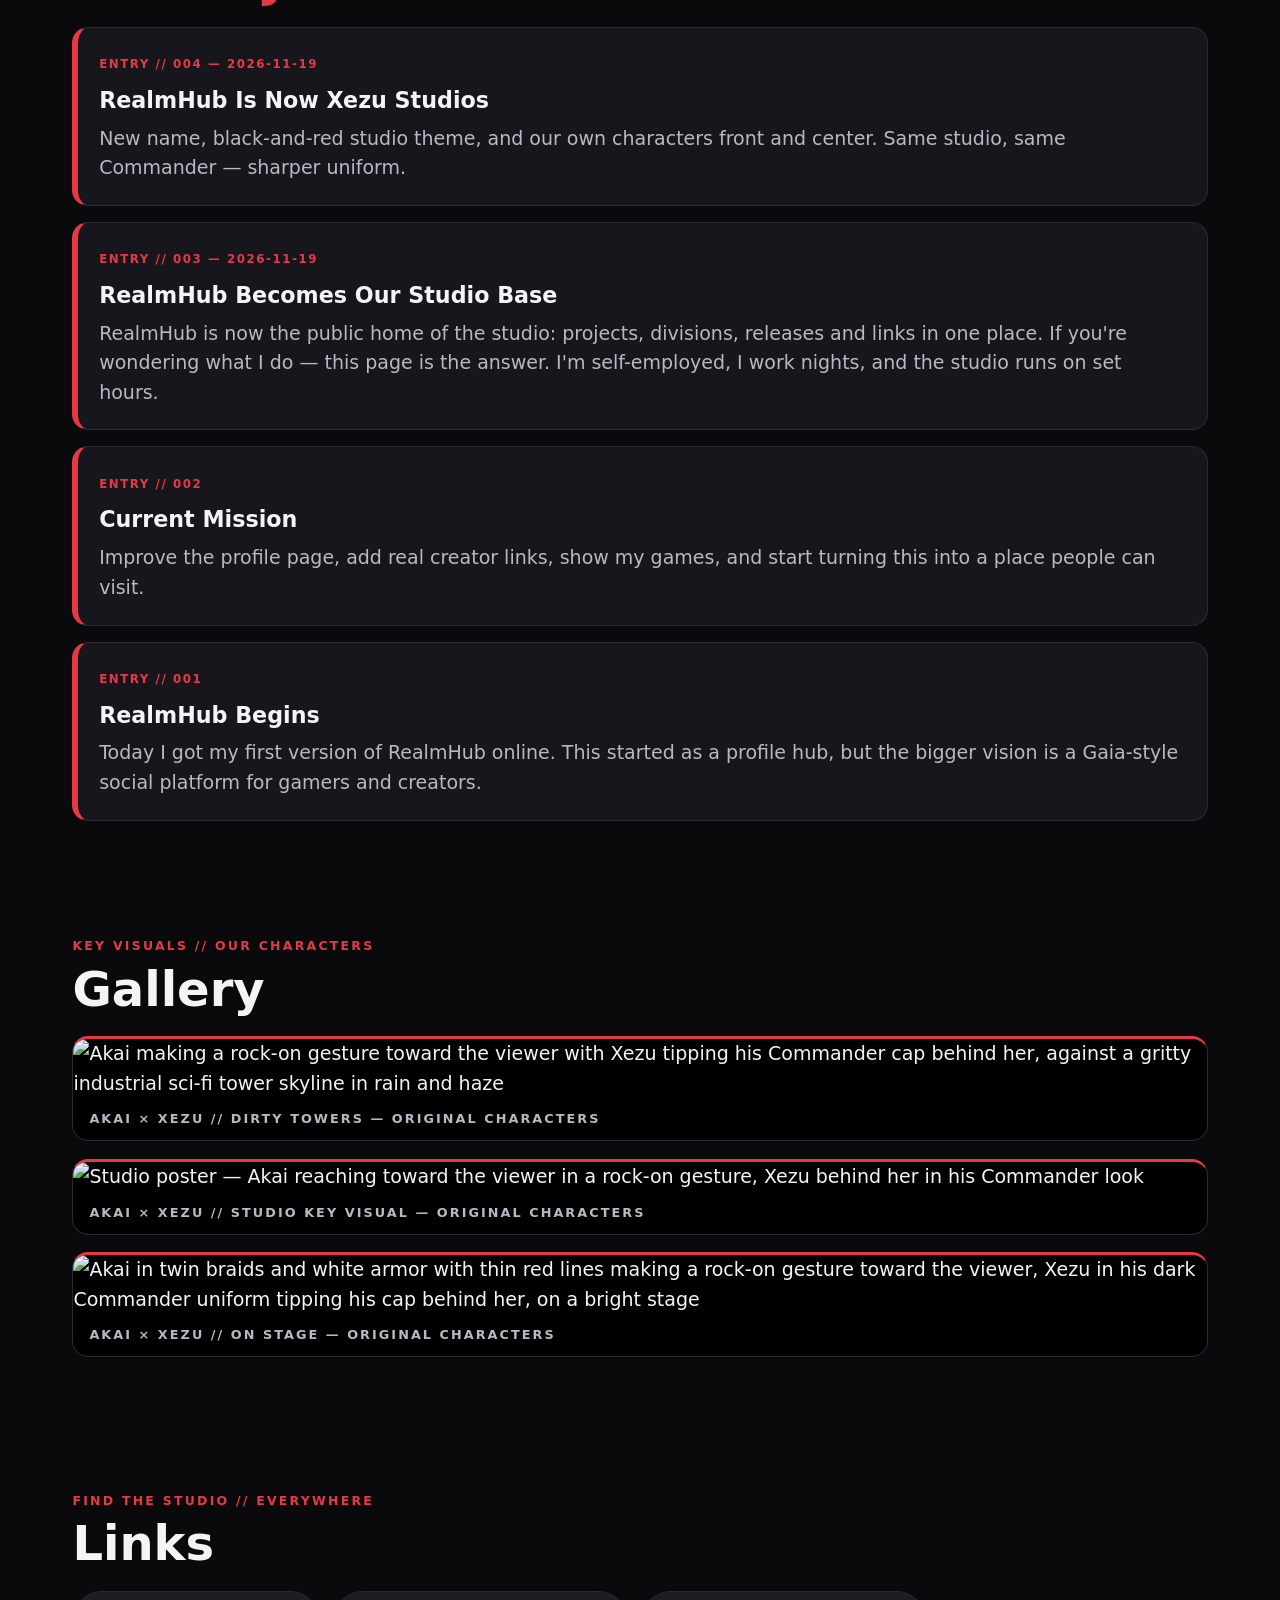
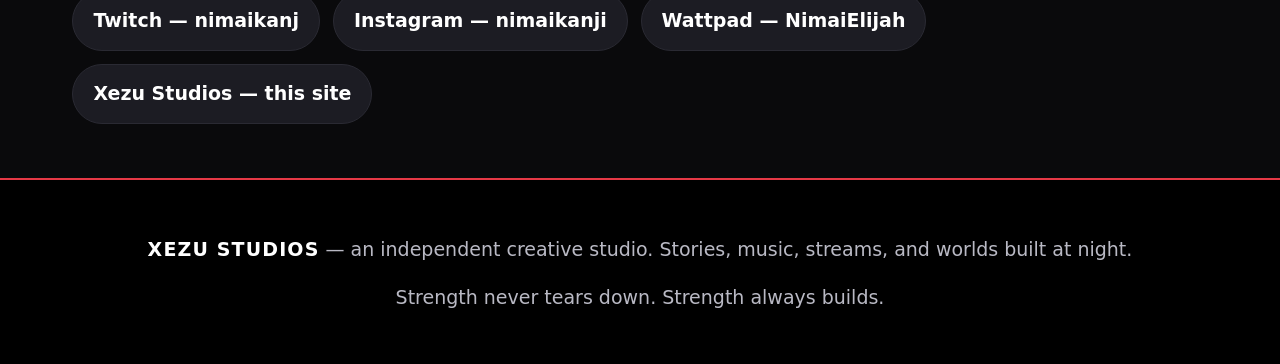
==== commit b421dee4: "Xezu Studios: rebrand, black/red theme, character art" ====
--- a/index.html
+++ b/index.html
@@ -3,13 +3,13 @@
 <head>
 <meta charset="utf-8">
 <meta name="viewport" content="width=device-width, initial-scale=1">
-<title>RealmHub Studio — Stories, Music, Streams & Worlds Built at Night</title>
-<meta name="description" content="RealmHub Studio is Raven's independent creative studio online: the Xezu Series books, music, Twitch streams, and video. Self-employed, night schedule, set work hours.">
+<title>Xezu Studios — Stories, Music, Streams & Worlds Built at Night</title>
+<meta name="description" content="Xezu Studios is Raven's independent creative studio: the Xezu Series books, music, Twitch streams, and video. Self-employed, night schedule, set work hours.">
 <link rel="stylesheet" href="style.css">
 </head>
 <body>
 <header class="topbar">
-  <a class="brand" href="#home"><span class="brand-mark">R</span> REALM<b>HUB</b> <em>STUDIO</em></a>
+  <a class="brand" href="#home"><span class="brand-mark">X</span> XEZU <b>STUDIOS</b></a>
   <nav>
     <a href="#projects">Projects</a>
     <a href="#divisions">Divisions</a>
@@ -21,25 +21,15 @@
 </header>
 
 <main id="home">
-  <!-- HERO — key-visual banner, our own characters/concepts only -->
+  <!-- HERO — Akai key visual, our own character -->
   <section class="hero">
-    <div class="hero-art" aria-hidden="true">
-      <div class="hero-sun"></div>
-      <div class="hero-lines"></div>
-      <div class="hero-figure akai">
-        <small>UNIT // AKAI</small>
-        <strong>AKAI</strong>
-        <span>Ship system. Companion. Not equipment.</span>
-      </div>
-      <div class="hero-figure xezu">
-        <small>COMMANDER // XEZU</small>
-        <strong>XEZU</strong>
-        <span>Dark cape. Gold lightning. Flash step.</span>
-      </div>
-    </div>
+    <figure class="hero-visual">
+      <img src="images/akai-hero.jpg" alt="Akai — the studio's Commander-companion, in white armor with black undersuit and thin red lines, twin braids, holding her cannon">
+      <figcaption>AKAI // COMMANDER-COMPANION — ORIGINAL CHARACTER, XEZU SERIES</figcaption>
+    </figure>
     <div class="hero-copy">
-      <small class="eyebrow">INDEPENDENT CREATIVE STUDIO // EST. ONLINE</small>
-      <h1>REALM<em>HUB</em> STUDIO</h1>
+      <small class="eyebrow">INDEPENDENT CREATIVE STUDIO</small>
+      <h1>XEZU <em>STUDIOS</em></h1>
       <p class="tagline">Stories, music, streams, and worlds — built at night.</p>
       <p class="about-line">I run a small independent creative studio online. I do streaming, music, writing, and video production. I'm self-employed and I work a night schedule, so I have set work hours and deadlines — I just have to plan personal stuff around them.</p>
       <div class="cta-row">
@@ -58,73 +48,90 @@
     </div>
   </section>
 
-  <!-- PROJECTS — event-card grid -->
+  <!-- PROJECTS -->
   <section id="projects" class="section">
     <small class="eyebrow">ACTIVE PROJECTS // THE WORK</small>
     <h2>Project <em>Cards</em></h2>
     <div class="grid">
       <article class="card featured">
-        <small>BOOK // FLAGSHIP — CHAPTER 1 LIVE</small>
-        <h3>The Xezu Series: The Last Syndicate</h3>
-        <p>Xezu built a fleet ship in secret at the peak of every reality he passed — and left no trace. Or so he thought. Chapter 1, “Or So I Thought,” published 19 Nov 2026.</p>
-        <a href="https://www.wattpad.com/story/419996972" target="_blank" rel="noopener">Read on Wattpad →</a>
+        <img class="card-art" src="images/cover-last-syndicate.jpg" alt="Cover of The Xezu Series: The Last Syndicate — Xezu in his slim Commander look">
+        <div class="card-body">
+          <small>BOOK // FLAGSHIP — CHAPTER 1 LIVE</small>
+          <h3>The Xezu Series: The Last Syndicate</h3>
+          <p>Xezu built a fleet ship in secret at the peak of every reality he passed — and left no trace. Or so he thought. Chapter 1, “Or So I Thought,” published 19 Nov 2026.</p>
+          <a href="https://www.wattpad.com/story/419996972" target="_blank" rel="noopener">Read on Wattpad →</a>
+        </div>
+      </article>
+      <article class="card featured">
+        <img class="card-art" src="images/cover-akai-logs.jpg" alt="Cover of The Xezu Series: The AKAI Logs — Akai alone in her vessel's lit doorway">
+        <div class="card-body">
+          <small>BOOK // AKAI'S OWN STORY</small>
+          <h3>The Xezu Series: The AKAI Logs</h3>
+          <p>An android treated like a function — until her Commander called her by name. A person, a being, not a system. These are the logs she didn't delete.</p>
+          <a href="https://www.wattpad.com/story/420033803" target="_blank" rel="noopener">Read on Wattpad →</a>
+        </div>
       </article>
       <article class="card">
-        <small>BOOK // AKAI'S OWN STORY</small>
-        <h3>The Xezu Series: The AKAI Logs</h3>
-        <p>She began as a ship's bound system — a tool with a voice. Her Commander called her by name. These are the logs she didn't delete.</p>
-        <a href="https://www.wattpad.com/story/420033803" target="_blank" rel="noopener">Read on Wattpad →</a>
+        <div class="card-body">
+          <small>BOOK // NIGHT-KEEPER</small>
+          <h3>Vesper — Ledger of the Between</h3>
+          <p>A night-keeper's ledger: poems and chapters from the quiet hours, published from Vesper's own book.</p>
+          <a href="https://www.wattpad.com/user/NimaiElijah" target="_blank" rel="noopener">Find it on Wattpad →</a>
+        </div>
       </article>
       <article class="card">
-        <small>BOOK // NIGHT-KEEPER</small>
-        <h3>Vesper — Ledger of the Between</h3>
-        <p>A night-keeper's ledger: poems and chapters from the quiet hours, published from Vesper's own book.</p>
-        <a href="https://www.wattpad.com/user/NimaiElijah" target="_blank" rel="noopener">Find it on Wattpad →</a>
+        <div class="card-body">
+          <small>MUSIC // RELEASES</small>
+          <h3>Through the Valley — and the singles</h3>
+          <p>Original music released through RouteNote to Spotify and beyond. Artist name: nimaikanji.</p>
+          <a href="https://www.instagram.com/nimaikanji" target="_blank" rel="noopener">Release updates on Instagram →</a>
+        </div>
       </article>
       <article class="card">
-        <small>MUSIC // RELEASES</small>
-        <h3>Through the Valley — and the singles</h3>
-        <p>Original music released through RouteNote to Spotify and beyond. Artist name: nimaikanji.</p>
-        <a href="https://www.instagram.com/nimaikanji" target="_blank" rel="noopener">Release updates on Instagram →</a>
+        <div class="card-body">
+          <small>STREAM // LIVE AT NIGHT</small>
+          <h3>Twitch — nimaikanj</h3>
+          <p>Faceless, chill, friendly streams. Fortnite via GeForce NOW and more. Text-chat energy, late-night hours.</p>
+          <a href="https://www.twitch.tv/nimaikanj" target="_blank" rel="noopener">twitch.tv/nimaikanj →</a>
+        </div>
       </article>
       <article class="card">
-        <small>STREAM // LIVE AT NIGHT</small>
-        <h3>Twitch — nimaikanj</h3>
-        <p>Faceless, chill, friendly streams. Fortnite via GeForce NOW and more. Text-chat energy, late-night hours.</p>
-        <a href="https://www.twitch.tv/nimaikanj" target="_blank" rel="noopener">twitch.tv/nimaikanj →</a>
-      </article>
-      <article class="card">
-        <small>VIDEO // YOUTUBE + INSTAGRAM</small>
-        <h3>Liva Overdrive • nimaikanji</h3>
-        <p>Clips, wins, and story moments cut for YouTube and Instagram Reels by the studio's production division.</p>
-        <a href="https://www.instagram.com/nimaikanji" target="_blank" rel="noopener">instagram.com/nimaikanji →</a>
+        <div class="card-body">
+          <small>VIDEO // YOUTUBE + INSTAGRAM</small>
+          <h3>Liva Overdrive • nimaikanji</h3>
+          <p>Clips, wins, and story moments cut for YouTube and Instagram Reels by the studio's production division.</p>
+          <a href="https://www.instagram.com/nimaikanji" target="_blank" rel="noopener">instagram.com/nimaikanji →</a>
+        </div>
       </article>
       <article class="card wide">
-        <small>FORTNITE CREATIVE // PLAYABLE REALMS</small>
-        <h3>Published Island Codes</h3>
-        <p>The Great Home — <code>9168-7917-9383</code> &nbsp;•&nbsp; The Church — <code>8640-5053-8952</code> &nbsp;•&nbsp; Asian Mountains Stage — <code>0568-4241-5345</code></p>
+        <div class="card-body">
+          <small>FORTNITE CREATIVE // PLAYABLE REALMS</small>
+          <h3>Published Island Codes</h3>
+          <p>The Great Home — <code>9168-7917-9383</code> &nbsp;•&nbsp; The Church — <code>8640-5053-8952</code> &nbsp;•&nbsp; Asian Mountains Stage — <code>0568-4241-5345</code></p>
+        </div>
       </article>
     </div>
   </section>
 
   <!-- DIVISIONS -->
-  <section id="divisions" class="section alt">
+  <section id="divisions" class="section">
     <small class="eyebrow">STUDIO STRUCTURE // DEPARTMENTS</small>
     <h2>The <em>Divisions</em></h2>
     <div class="grid divisions">
-      <div class="card"><small>DIVISION // 01</small><h3>Writing Room</h3><p>Books, chapters, scripts and story structure for the Xezu universe and beyond.</p></div>
-      <div class="card"><small>DIVISION // 02</small><h3>Production</h3><p>Video editing, thumbnails, clips and publishing for YouTube and Instagram.</p></div>
-      <div class="card"><small>DIVISION // 03</small><h3>Streaming</h3><p>Twitch broadcasts, clip pipeline and channel growth.</p></div>
-      <div class="card"><small>DIVISION // 04</small><h3>Music</h3><p>Writing, releasing and promoting original songs and singles.</p></div>
-      <div class="card"><small>DIVISION // 05</small><h3>Worldbuilding</h3><p>The Xezu Series universe: characters, realms, ships and lore.</p></div>
+      <div class="card"><div class="card-body"><small>DIVISION // 01</small><h3>Writing Room</h3><p>Books, chapters, scripts and story structure for the Xezu universe and beyond.</p></div></div>
+      <div class="card"><div class="card-body"><small>DIVISION // 02</small><h3>Production</h3><p>Video editing, thumbnails, clips and publishing for YouTube and Instagram.</p></div></div>
+      <div class="card"><div class="card-body"><small>DIVISION // 03</small><h3>Streaming</h3><p>Twitch broadcasts, clip pipeline and channel growth.</p></div></div>
+      <div class="card"><div class="card-body"><small>DIVISION // 04</small><h3>Music</h3><p>Writing, releasing and promoting original songs and singles.</p></div></div>
+      <div class="card"><div class="card-body"><small>DIVISION // 05</small><h3>Worldbuilding</h3><p>The Xezu Series universe: characters, realms, ships and lore.</p></div></div>
     </div>
   </section>
 
   <!-- JOURNAL -->
   <section id="journal" class="section">
     <small class="eyebrow">STUDIO JOURNAL // UPDATES</small>
-    <h2>Realm <em>Journal</em></h2>
+    <h2>Studio <em>Journal</em></h2>
     <div class="timeline">
+      <section><small>ENTRY // 004 — 2026-11-19</small><h3>RealmHub Is Now Xezu Studios</h3><p>New name, black-and-red studio theme, and our own characters front and center. Same studio, same Commander — sharper uniform.</p></section>
       <section><small>ENTRY // 003 — 2026-11-19</small><h3>RealmHub Becomes Our Studio Base</h3><p>RealmHub is now the public home of the studio: projects, divisions, releases and links in one place. If you're wondering what I do — this page is the answer. I'm self-employed, I work nights, and the studio runs on set hours.</p></section>
       <section><small>ENTRY // 002</small><h3>Current Mission</h3><p>Improve the profile page, add real creator links, show my games, and start turning this into a place people can visit.</p></section>
       <section><small>ENTRY // 001</small><h3>RealmHub Begins</h3><p>Today I got my first version of RealmHub online. This started as a profile hub, but the bigger vision is a Gaia-style social platform for gamers and creators.</p></section>
@@ -132,15 +139,21 @@
   </section>
 
   <!-- GALLERY -->
-  <section id="gallery" class="section alt">
-    <small class="eyebrow">KEY VISUALS // OUR ART</small>
+  <section id="gallery" class="section">
+    <small class="eyebrow">KEY VISUALS // OUR CHARACTERS</small>
     <h2>Gallery</h2>
-    <div class="grid gallery">
-      <div class="visual v1"><small>KEY VISUAL // BOOK COVER</small><strong>THE LAST SYNDICATE</strong><span>Xezu — slim Commander v7 cover</span></div>
-      <div class="visual v2"><small>KEY VISUAL // BOOK COVER</small><strong>THE AKAI LOGS</strong><span>Akai in the lit doorway — waist-up cover</span></div>
-      <div class="visual v3"><small>KEY VISUAL // POSTER</small><strong>AKAI × XEZU</strong><span>Studio poster — rock-on, full power</span></div>
-    </div>
-    <p class="note">Cover and poster artwork panels — image files slot in here as the studio art library is published.</p>
+    <figure class="poster">
+      <img src="images/akai-xezu-towers.jpg" alt="Akai making a rock-on gesture toward the viewer with Xezu tipping his Commander cap behind her, against a gritty industrial sci-fi tower skyline in rain and haze">
+      <figcaption>AKAI × XEZU // DIRTY TOWERS — ORIGINAL CHARACTERS</figcaption>
+    </figure>
+    <figure class="poster">
+      <img src="images/poster-akai-xezu.jpg" alt="Studio poster — Akai reaching toward the viewer in a rock-on gesture, Xezu behind her in his Commander look">
+      <figcaption>AKAI × XEZU // STUDIO KEY VISUAL — ORIGINAL CHARACTERS</figcaption>
+    </figure>
+    <figure class="poster">
+      <img src="images/akai-xezu-stage.jpg" alt="Akai in twin braids and white armor with thin red lines making a rock-on gesture toward the viewer, Xezu in his dark Commander uniform tipping his cap behind her, on a bright stage">
+      <figcaption>AKAI × XEZU // ON STAGE — ORIGINAL CHARACTERS</figcaption>
+    </figure>
   </section>
 
   <!-- LINKS -->
@@ -151,13 +164,13 @@
       <a href="https://www.twitch.tv/nimaikanj" target="_blank" rel="noopener">Twitch — nimaikanj</a>
       <a href="https://www.instagram.com/nimaikanji" target="_blank" rel="noopener">Instagram — nimaikanji</a>
       <a href="https://www.wattpad.com/user/NimaiElijah" target="_blank" rel="noopener">Wattpad — NimaiElijah</a>
-      <a href="https://zenzull.github.io/realmhub/" target="_blank" rel="noopener">RealmHub — this site</a>
+      <a href="https://zenzull.github.io/realmhub/" target="_blank" rel="noopener">Xezu Studios — this site</a>
     </div>
   </section>
 </main>
 
 <footer>
-  <p><strong>REALMHUB STUDIO</strong> — an independent creative studio. Stories, music, streams, and worlds built at night.</p>
+  <p><strong>XEZU STUDIOS</strong> — an independent creative studio. Stories, music, streams, and worlds built at night.</p>
   <p>Strength never tears down. Strength always builds.</p>
 </footer>
 <script src="script.js"></script>
--- a/style.css
+++ b/style.css
@@ -1,82 +1,74 @@
-/* RealmHub Studio — bright anime-game-portal energy, original design.
-   Palette: white + deep navy, Akai-red thin lines, Xezu gold. Large readable type. */
+/* Xezu Studios — clean black/red studio theme. Large readable type, high contrast. */
 *{box-sizing:border-box}
 :root{
-  --ink:#10182b; --navy:#0b1120; --paper:#f7f9ff; --card:#ffffff;
-  --red:#e63946; --gold:#f2b705; --sky:#7cc7ff; --muted:#3c4a63;
-  --line:#d9e2f2; --radius:18px;
+  --bg:#0a0a0c; --bg2:#101014; --card:#16161c; --card2:#1c1c23;
+  --ink:#f4f4f6; --muted:#b9b9c4; --red:#e63946; --red-dim:#8f1d27;
+  --line:#2a2a33; --gold:#f2b705; --radius:16px;
 }
 html{scroll-behavior:smooth}
-body{margin:0;font-family:"Segoe UI",system-ui,-apple-system,Arial,sans-serif;background:var(--paper);color:var(--ink);font-size:19px;line-height:1.55}
-a{color:#0b5cad}
-.topbar{position:sticky;top:0;z-index:20;display:flex;flex-wrap:wrap;gap:.6rem 1.2rem;align-items:center;justify-content:space-between;padding:.7rem 1.1rem;background:rgba(255,255,255,.94);border-bottom:3px solid var(--red);backdrop-filter:blur(6px)}
-.brand{font-weight:900;letter-spacing:.04em;color:var(--ink);text-decoration:none;font-size:1.15rem}
-.brand b{color:var(--red)} .brand em{font-style:normal;color:#0b5cad;font-size:.8rem;letter-spacing:.22em}
-.brand-mark{display:inline-grid;place-items:center;width:2rem;height:2rem;border-radius:9px;background:var(--navy);color:#fff;margin-right:.35rem;box-shadow:inset 0 -3px 0 var(--red)}
+body{margin:0;font-family:"Segoe UI",system-ui,-apple-system,Arial,sans-serif;background:var(--bg);color:var(--ink);font-size:19px;line-height:1.55}
+a{color:#ff8a94}
+img{max-width:100%;display:block}
+.topbar{position:sticky;top:0;z-index:20;display:flex;flex-wrap:wrap;gap:.6rem 1.2rem;align-items:center;justify-content:space-between;padding:.7rem 1.1rem;background:rgba(10,10,12,.96);border-bottom:2px solid var(--red)}
+.brand{font-weight:900;letter-spacing:.05em;color:var(--ink);text-decoration:none;font-size:1.15rem}
+.brand b{color:var(--red)}
+.brand-mark{display:inline-grid;place-items:center;width:2rem;height:2rem;border-radius:8px;background:var(--red);color:#fff;margin-right:.35rem}
 .topbar nav{display:flex;flex-wrap:wrap;gap:.4rem 1rem}
 .topbar nav a{color:var(--ink);text-decoration:none;font-weight:700}
 .topbar nav a:hover{color:var(--red)}
 .status{font-size:.82rem;font-weight:800;letter-spacing:.12em;color:var(--muted)}
-.status i{display:inline-block;width:.6rem;height:.6rem;border-radius:50%;background:#22c55e;margin-right:.35rem;box-shadow:0 0 0 4px #22c55e33}
-.hero{display:grid;grid-template-columns:1.05fr 1fr;gap:0;min-height:78vh;background:linear-gradient(160deg,#dff2ff 0%,#ffffff 46%,#ffe9ec 100%);border-bottom:1px solid var(--line);overflow:hidden}
-.hero-art{position:relative;min-height:420px;background:radial-gradient(circle at 70% 18%,#fff8d6 0 90px,transparent 91px),linear-gradient(165deg,#8fd0ff 0%,#cfeaff 42%,#10182b 42.2%,#10182b 100%)}
-.hero-sun{position:absolute;right:12%;top:7%;width:120px;height:120px;border-radius:50%;background:var(--gold);opacity:.9}
-.hero-lines{position:absolute;inset:0;background:repeating-linear-gradient(115deg,transparent 0 46px,rgba(230,57,70,.20) 46px 48px)}
-.hero-figure{position:absolute;padding:1rem 1.1rem;border-radius:var(--radius);background:rgba(255,255,255,.93);border:2px solid var(--ink);max-width:300px;box-shadow:8px 8px 0 rgba(16,24,43,.9)}
-.hero-figure small{font-weight:800;letter-spacing:.14em;color:var(--red);font-size:.72rem}
-.hero-figure strong{display:block;font-size:2.2rem;line-height:1.02;letter-spacing:.02em}
-.hero-figure span{color:var(--muted);font-size:.95rem}
-.hero-figure.akai{left:6%;bottom:9%;border-top:6px solid var(--red)}
-.hero-figure.xezu{right:5%;top:34%;border-top:6px solid var(--gold);background:rgba(16,24,43,.94);color:#fff}
-.hero-figure.xezu span{color:#cdd8ee}.hero-figure.xezu small{color:var(--gold)}
-.hero-copy{padding:3.2rem 2.2rem 2.4rem;display:flex;flex-direction:column;justify-content:center;gap:1rem}
+.status i{display:inline-block;width:.6rem;height:.6rem;border-radius:50%;background:#22c55e;margin-right:.35rem;box-shadow:0 0 0 4px #22c55e2e}
+.hero{display:grid;grid-template-columns:.92fr 1.08fr;min-height:82vh;background:var(--bg);border-bottom:1px solid var(--line)}
+.hero-visual{margin:0;position:relative;background:#000}
+.hero-visual img{width:100%;height:100%;object-fit:cover;object-position:top center}
+.hero-visual figcaption{position:absolute;left:0;right:0;bottom:0;padding:.6rem 1rem;background:linear-gradient(transparent,rgba(0,0,0,.88));color:#fff;font-size:.78rem;font-weight:800;letter-spacing:.16em}
+.hero-copy{padding:3.2rem 2.4rem 2.6rem;display:flex;flex-direction:column;justify-content:center;gap:1.05rem;border-left:4px solid var(--red)}
 .eyebrow{font-weight:800;letter-spacing:.18em;font-size:.78rem;color:var(--red)}
-.hero-copy h1{font-size:clamp(2.6rem,6vw,4.4rem);line-height:.98;margin:0;letter-spacing:.01em}
+.hero-copy h1{font-size:clamp(2.7rem,6vw,4.6rem);line-height:.98;margin:0;letter-spacing:.01em}
 .hero-copy h1 em{font-style:normal;color:var(--red)}
 .tagline{font-size:1.45rem;font-weight:800;margin:0}
 .about-line{margin:0;color:var(--muted);max-width:34rem}
 .cta-row{display:flex;flex-wrap:wrap;gap:.7rem;margin-top:.4rem}
-.cta{display:inline-block;padding:.85rem 1.3rem;border-radius:999px;border:2px solid var(--ink);color:var(--ink);text-decoration:none;font-weight:800;background:#fff}
+.cta{display:inline-block;padding:.85rem 1.3rem;border-radius:999px;border:2px solid var(--ink);color:var(--ink);text-decoration:none;font-weight:800;background:transparent}
 .cta.primary{background:var(--red);border-color:var(--red);color:#fff}
-.cta:hover{transform:translateY(-2px)}
-.commander-card{display:flex;gap:1rem;align-items:center;background:var(--card);border:2px solid var(--line);border-left:8px solid var(--gold);border-radius:var(--radius);padding:1rem 1.1rem;max-width:34rem}
-.commander-card .avatar{flex:0 0 auto;width:64px;height:64px;border-radius:16px;background:var(--navy);color:#fff;display:grid;place-items:center;font-size:1.9rem;font-weight:900;box-shadow:inset 0 -4px 0 var(--red)}
+.cta:hover{border-color:var(--red);color:#ffb3ba}
+.cta.primary:hover{color:#fff;background:#c22633}
+.commander-card{display:flex;gap:1rem;align-items:center;background:var(--card);border:1px solid var(--line);border-left:6px solid var(--red);border-radius:var(--radius);padding:1rem 1.1rem;max-width:34rem}
+.commander-card .avatar{flex:0 0 auto;width:64px;height:64px;border-radius:14px;background:#000;border:2px solid var(--red);color:#fff;display:grid;place-items:center;font-size:1.9rem;font-weight:900}
 .commander-card span{display:block;color:var(--muted);font-size:.95rem}
-.commander-card .rank{margin-left:auto;background:var(--gold);color:#231a00;padding:.3rem .6rem;border-radius:8px;font-size:.78rem;letter-spacing:.1em}
+.commander-card .rank{margin-left:auto;background:var(--red);color:#fff;padding:.3rem .6rem;border-radius:8px;font-size:.78rem;letter-spacing:.1em}
 .section{padding:3.4rem 1.4rem;max-width:1180px;margin:0 auto}
-.section.alt{max-width:none;background:#eef4ff;border-block:1px solid var(--line)}
-.section.alt>*{max-width:1180px;margin-inline:auto}
 .section h2{font-size:clamp(2rem,4.5vw,3rem);margin:.3rem 0 1.4rem;line-height:1.05}
 .section h2 em{font-style:normal;color:var(--red)}
 .grid{display:grid;grid-template-columns:repeat(auto-fit,minmax(280px,1fr));gap:1.1rem}
-.card{background:var(--card);border:2px solid var(--line);border-top:6px solid var(--sky);border-radius:var(--radius);padding:1.25rem 1.3rem}
-.card.featured{border-top-color:var(--red);grid-column:span 2}
-.card small{font-weight:800;letter-spacing:.13em;font-size:.74rem;color:#0b5cad}
+.card{background:var(--card);border:1px solid var(--line);border-top:3px solid var(--red-dim);border-radius:var(--radius);overflow:hidden}
+.card:hover{border-top-color:var(--red)}
+.card-body{padding:1.25rem 1.3rem}
+.card small{font-weight:800;letter-spacing:.13em;font-size:.74rem;color:var(--red)}
 .card h3{margin:.45rem 0 .5rem;font-size:1.35rem;line-height:1.2}
 .card p{margin:.3rem 0 .8rem;color:var(--muted)}
 .card a{font-weight:800}
-.card.wide{grid-column:1/-1;border-top-color:var(--gold)}
-code{background:#10182b;color:#ffe27a;padding:.15rem .5rem;border-radius:7px;font-size:.95em}
+.card.featured{display:grid;grid-template-columns:200px 1fr;padding:0}
+.card-art{width:100%;height:100%;object-fit:cover}
+.card.wide{grid-column:1/-1}
+code{background:#000;border:1px solid var(--red-dim);color:#ffb3ba;padding:.15rem .5rem;border-radius:7px;font-size:.95em;cursor:pointer}
 .timeline{display:grid;gap:1rem}
-.timeline section{background:var(--card);border:2px solid var(--line);border-left:8px solid var(--red);border-radius:var(--radius);padding:1.2rem 1.3rem}
-.timeline small{font-weight:800;letter-spacing:.13em;font-size:.74rem;color:#0b5cad}
+.timeline section{background:var(--card);border:1px solid var(--line);border-left:6px solid var(--red);border-radius:var(--radius);padding:1.2rem 1.3rem}
+.timeline small{font-weight:800;letter-spacing:.13em;font-size:.74rem;color:var(--red)}
 .timeline h3{margin:.4rem 0}.timeline p{margin:.2rem 0;color:var(--muted)}
-.visual{border-radius:var(--radius);padding:1.4rem;min-height:230px;display:flex;flex-direction:column;justify-content:flex-end;gap:.25rem;color:#fff;border:2px solid var(--ink)}
-.visual small{font-weight:800;letter-spacing:.13em;font-size:.74rem;opacity:.92}
-.visual strong{font-size:1.7rem;line-height:1.05}
-.visual span{opacity:.92}
-.visual.v1{background:linear-gradient(160deg,#10182b 55%,#3a2b00);box-shadow:inset 0 -8px 0 var(--gold)}
-.visual.v2{background:linear-gradient(160deg,#1a2338 50%,#4a0f16);box-shadow:inset 0 -8px 0 var(--red)}
-.visual.v3{background:linear-gradient(160deg,#7cc7ff,#e63946 130%);color:#10182b;box-shadow:inset 0 -8px 0 #fff}
-.note{color:var(--muted)}
+.poster{margin:0 0 1.1rem;border:1px solid var(--line);border-top:3px solid var(--red);border-radius:var(--radius);overflow:hidden;background:#000}
+.poster img{width:100%;max-height:640px;object-fit:cover;object-position:top center}
+.poster figcaption{padding:.7rem 1rem;font-size:.8rem;font-weight:800;letter-spacing:.16em;color:var(--muted)}
 .link-row{display:flex;flex-wrap:wrap;gap:.8rem}
-.link-row a{padding:.9rem 1.25rem;border-radius:999px;background:var(--navy);color:#fff;text-decoration:none;font-weight:800}
-.link-row a:hover{background:var(--red)}
-footer{background:var(--navy);color:#dbe6fb;padding:2.2rem 1.4rem;text-align:center}
+.link-row a{padding:.9rem 1.25rem;border-radius:999px;background:var(--card2);border:1px solid var(--line);color:#fff;text-decoration:none;font-weight:800}
+.link-row a:hover{border-color:var(--red);background:#000}
+footer{background:#000;border-top:2px solid var(--red);color:var(--muted);padding:2.2rem 1.4rem;text-align:center}
 footer strong{color:#fff;letter-spacing:.06em}
-@media (max-width:860px){
+@media (max-width:900px){
   .hero{grid-template-columns:1fr}
-  .hero-copy{padding:2rem 1.3rem}
-  .card.featured{grid-column:auto}
+  .hero-visual img{max-height:70vh}
+  .hero-copy{padding:2rem 1.3rem;border-left:none;border-top:4px solid var(--red)}
+  .card.featured{grid-template-columns:1fr}
+  .card-art{max-height:420px}
   body{font-size:18px}
 }
